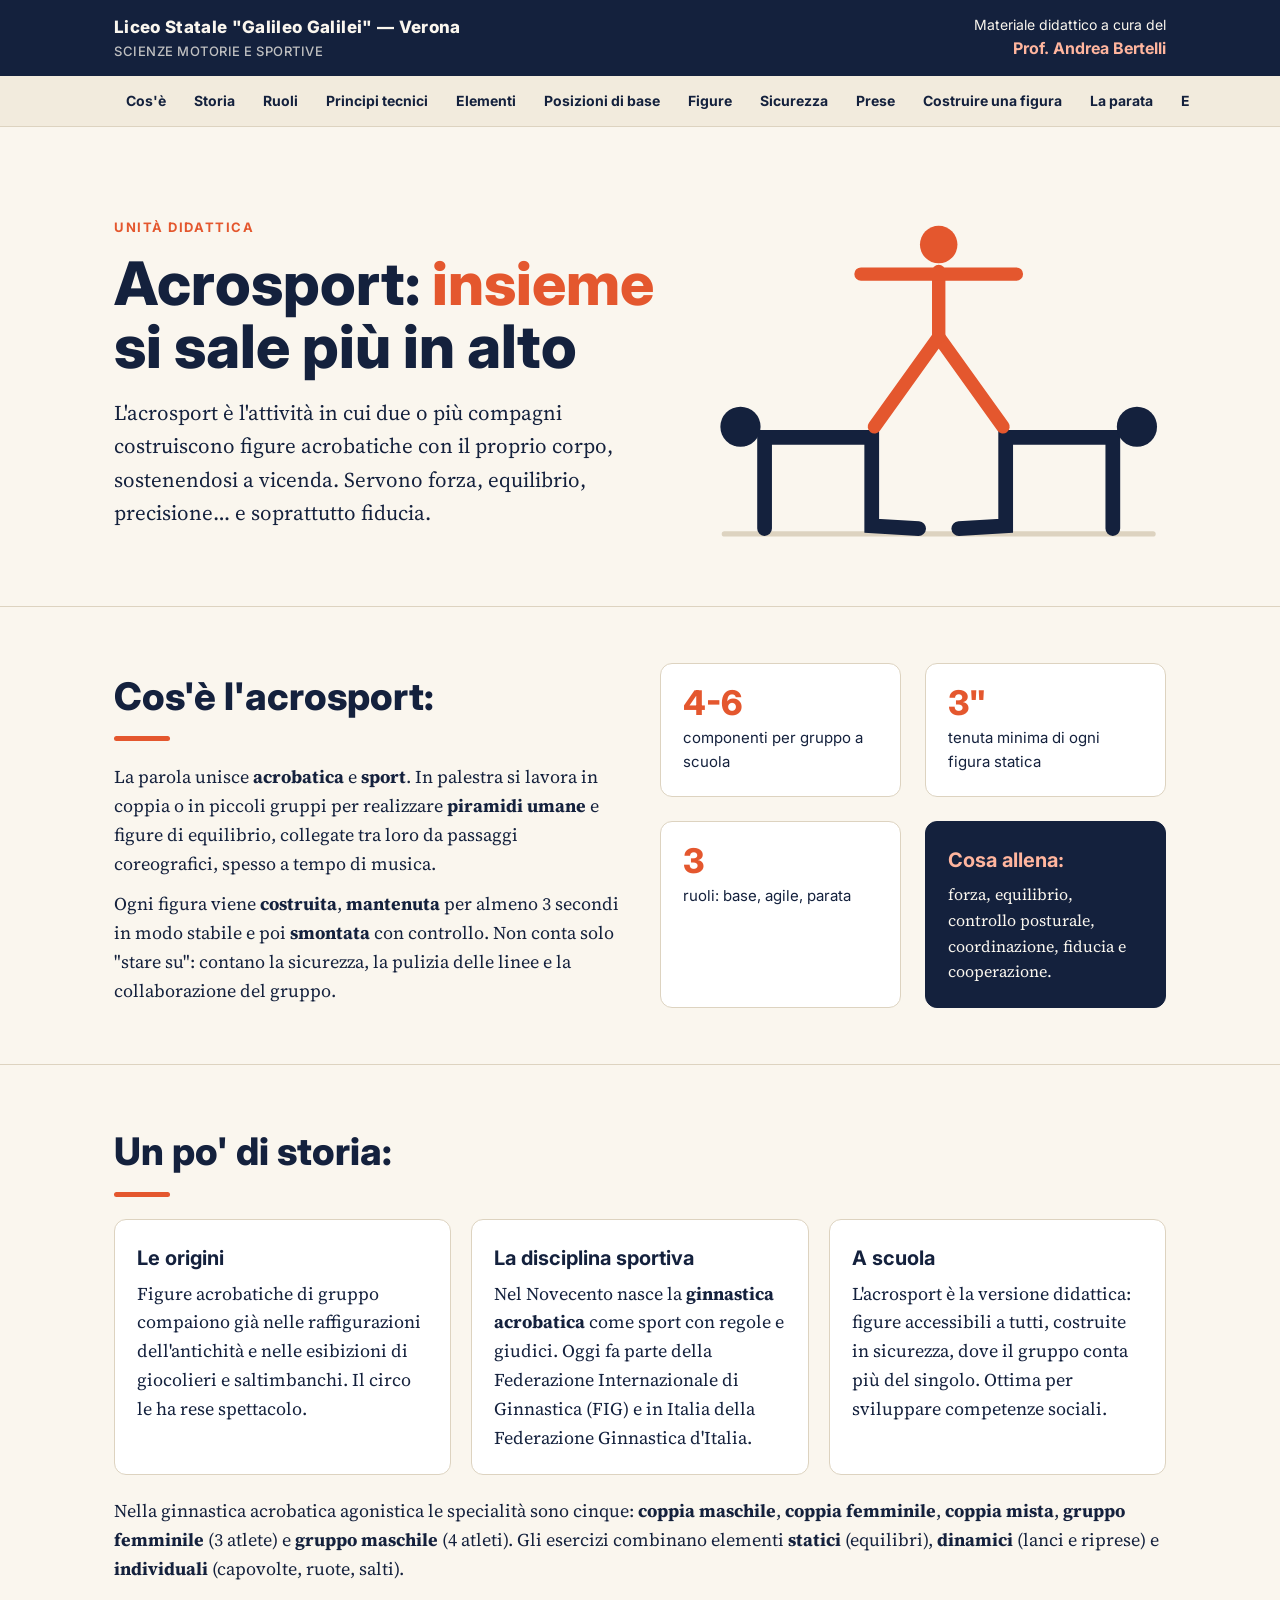
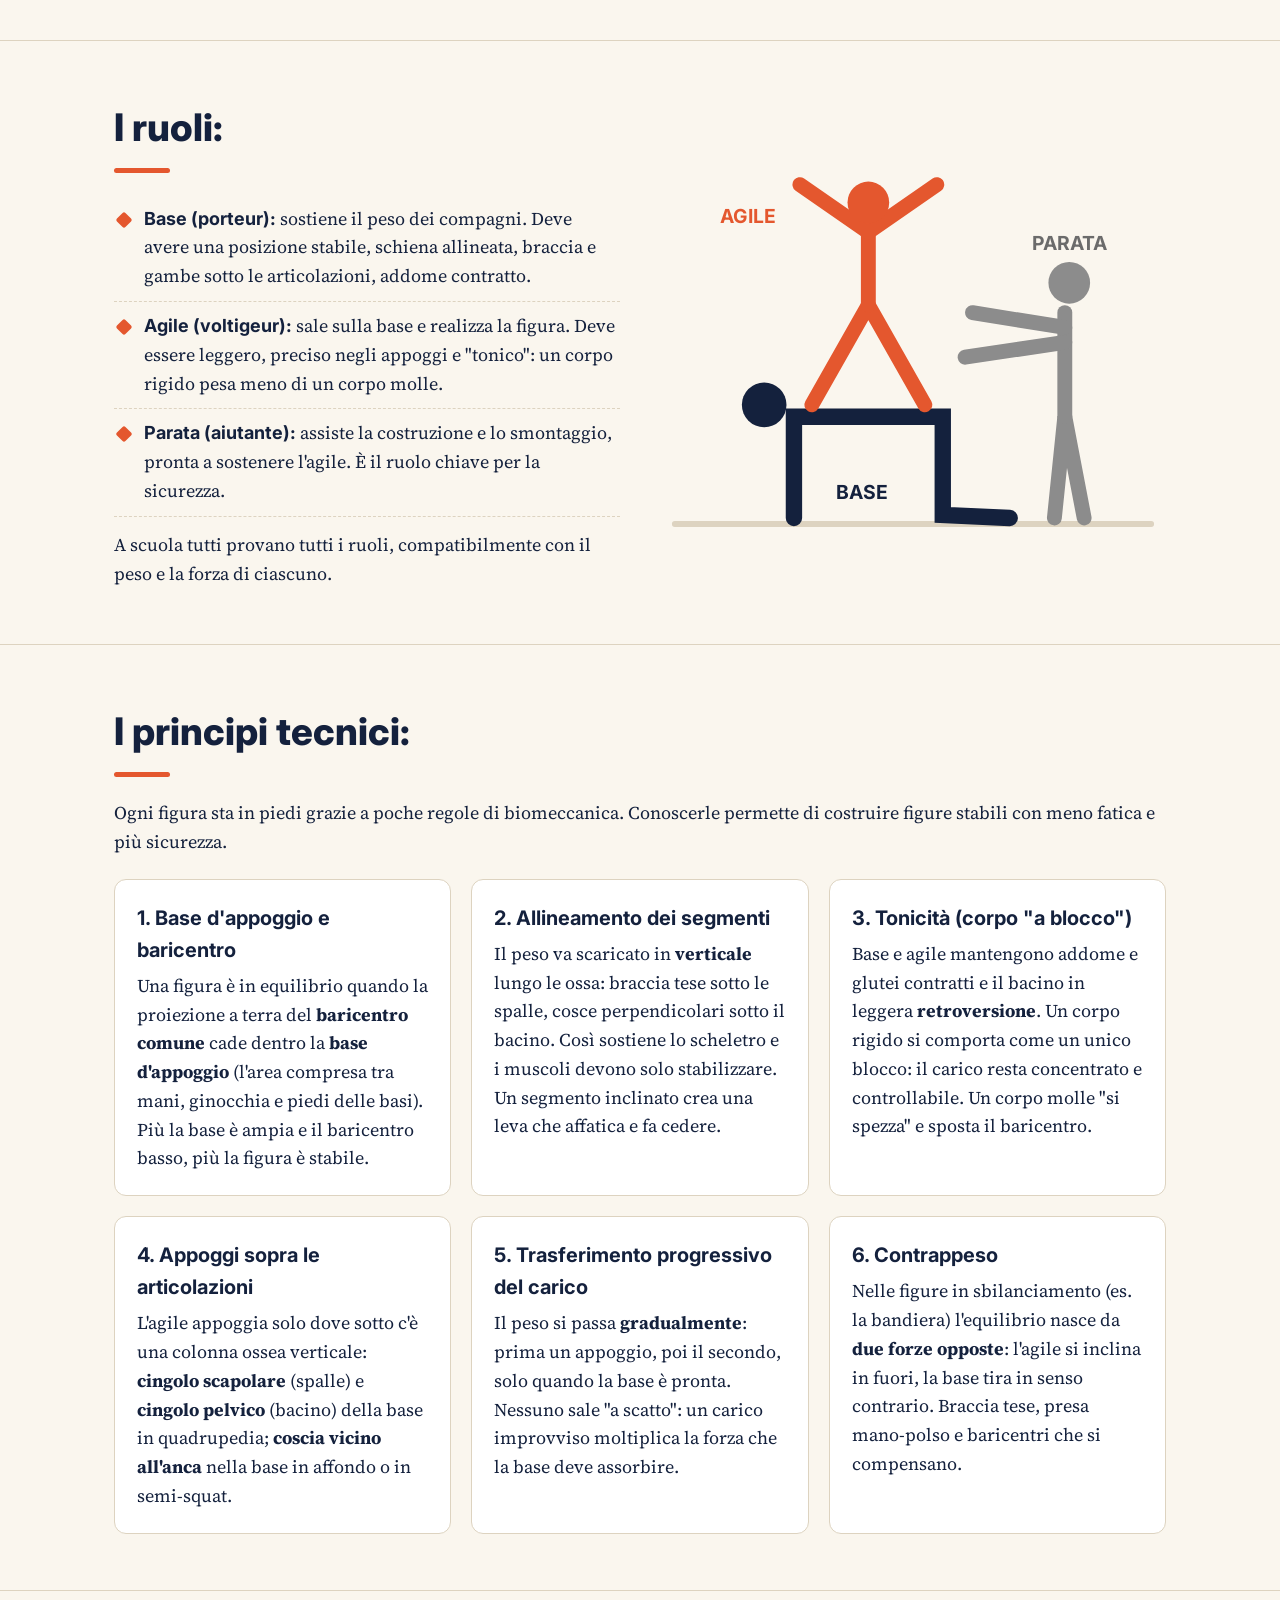
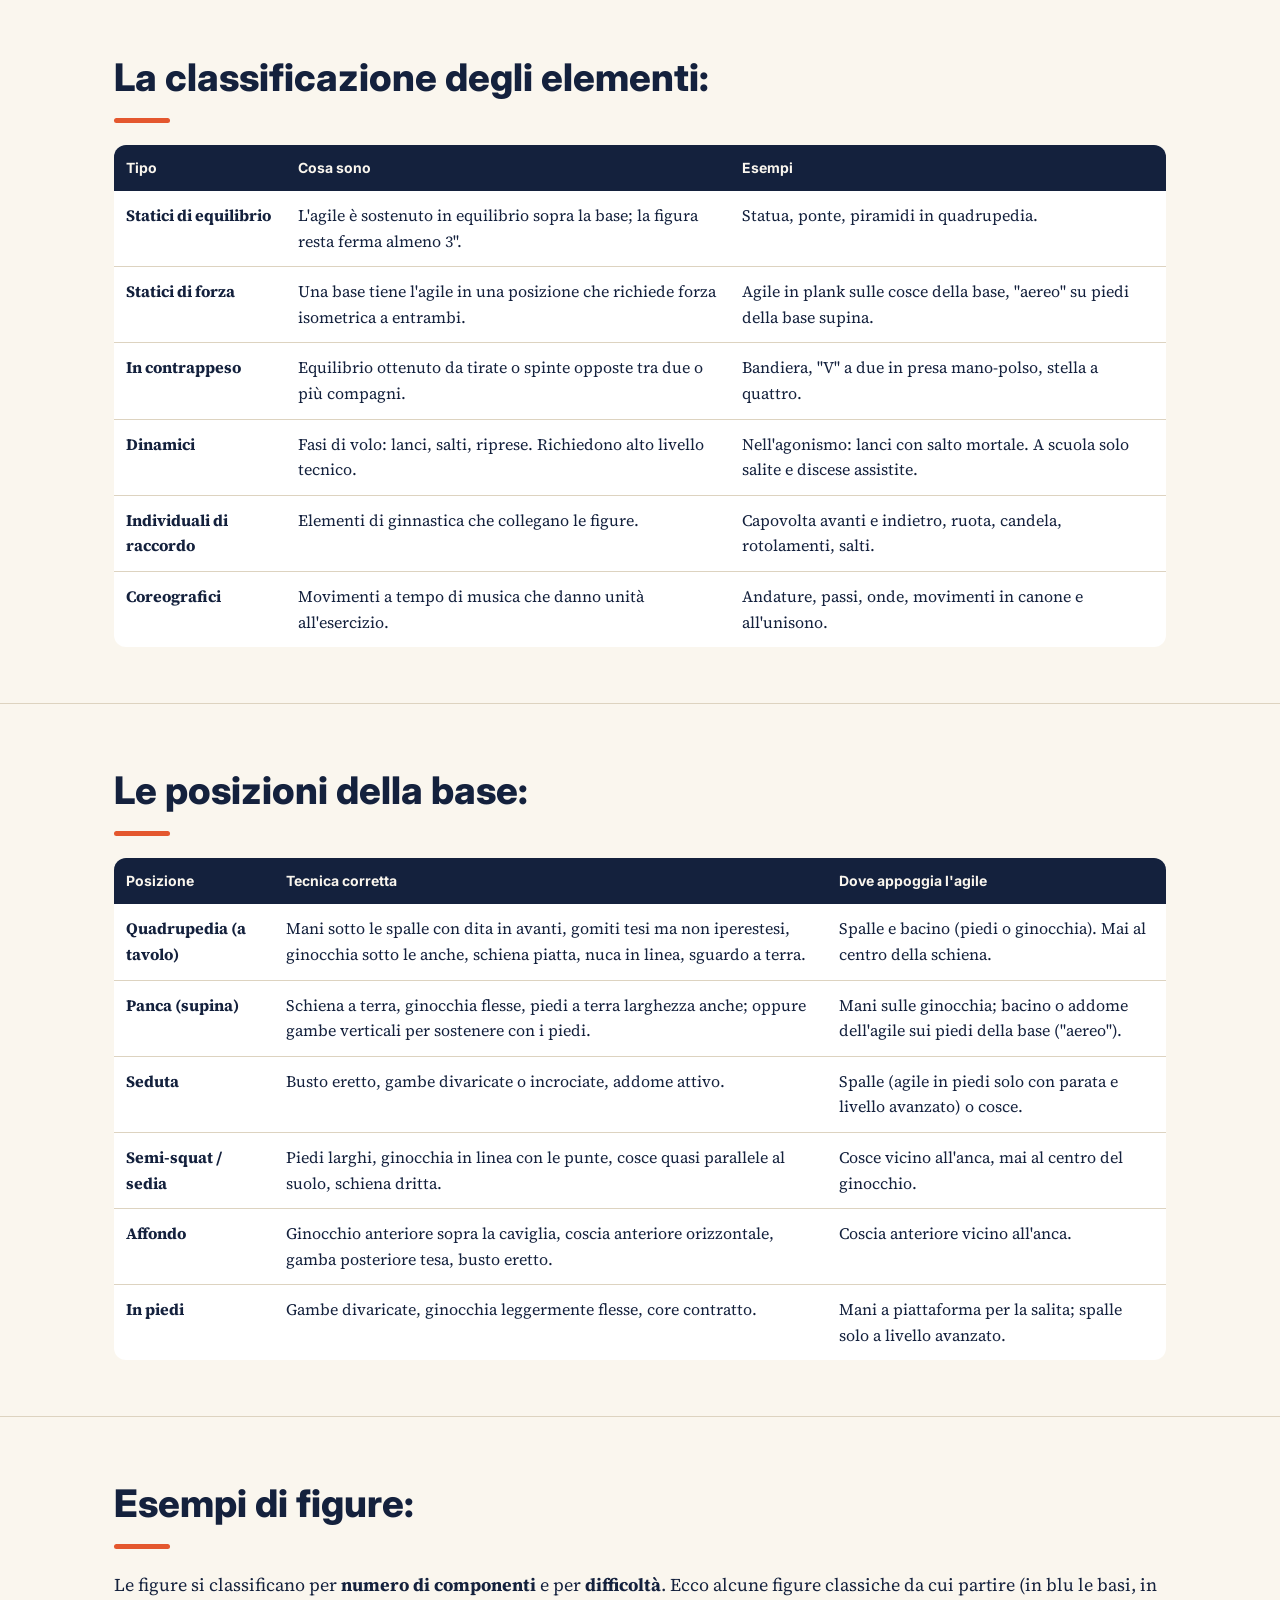
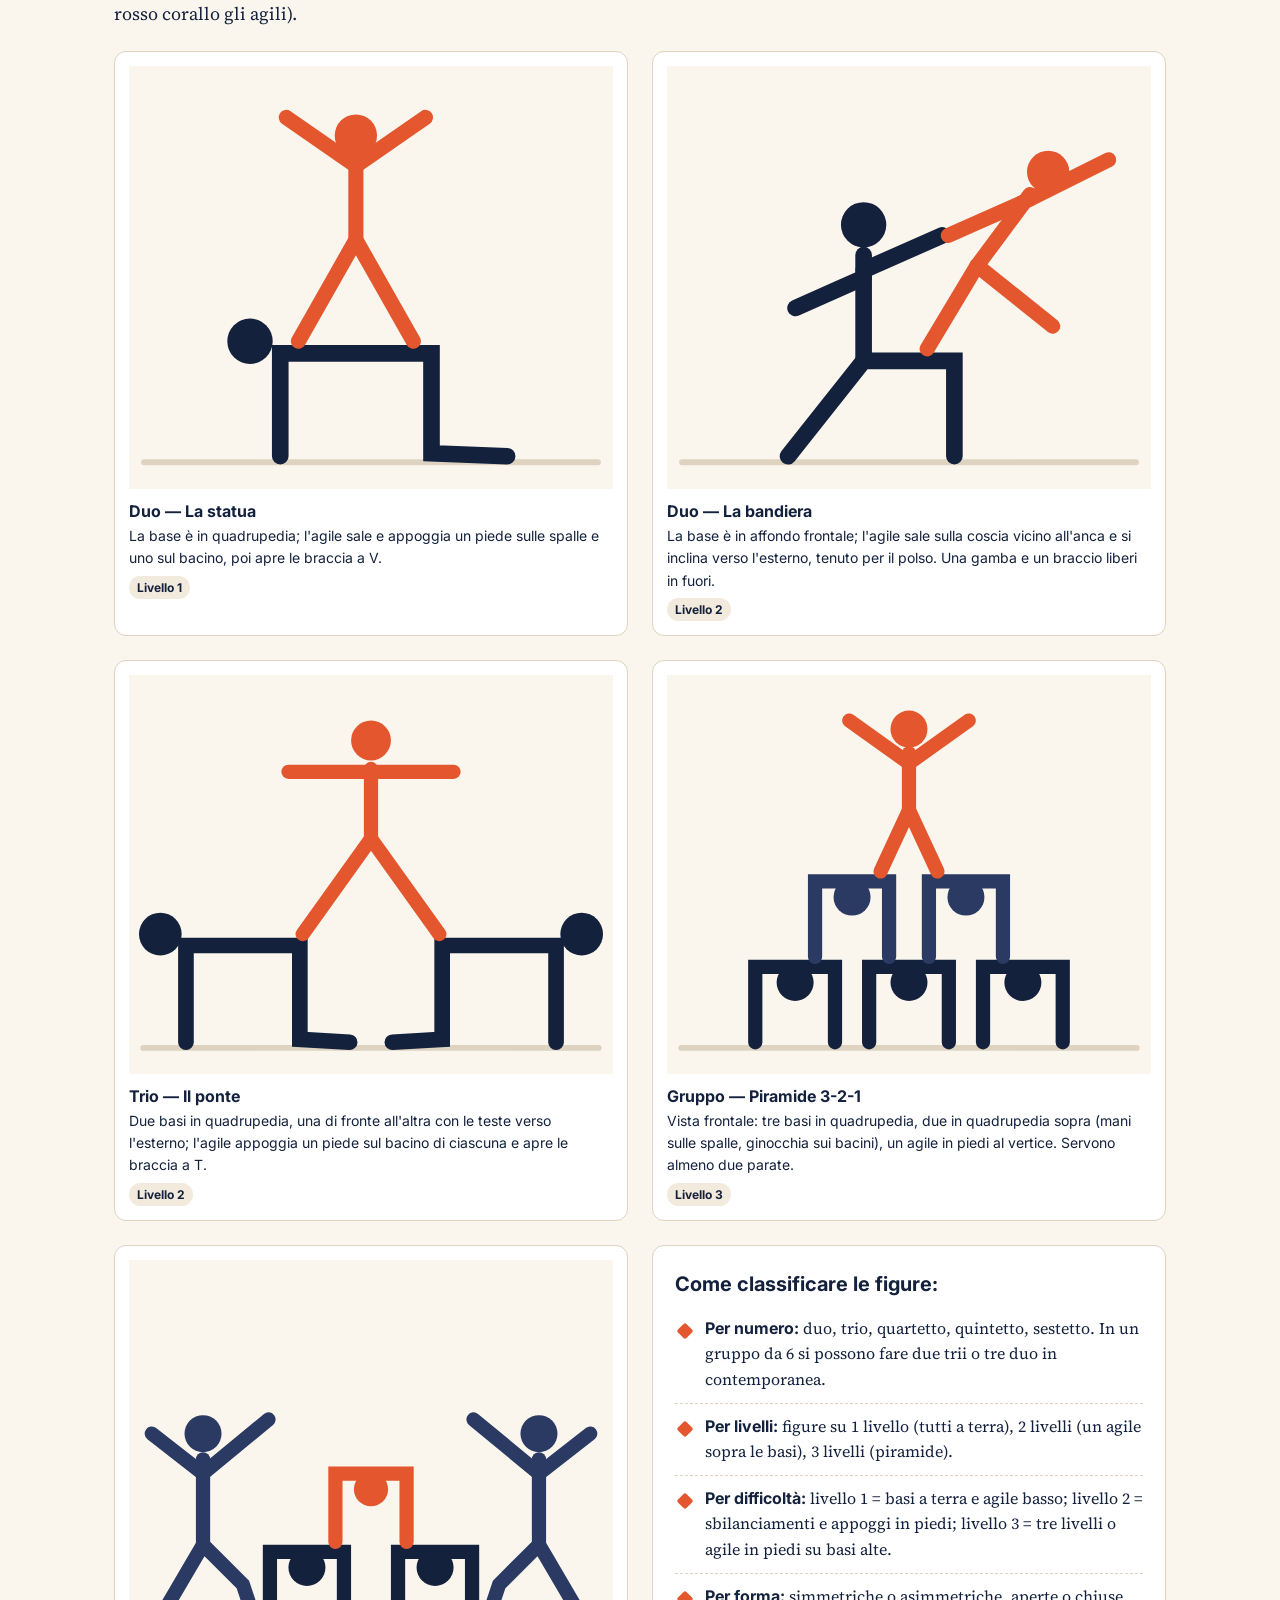
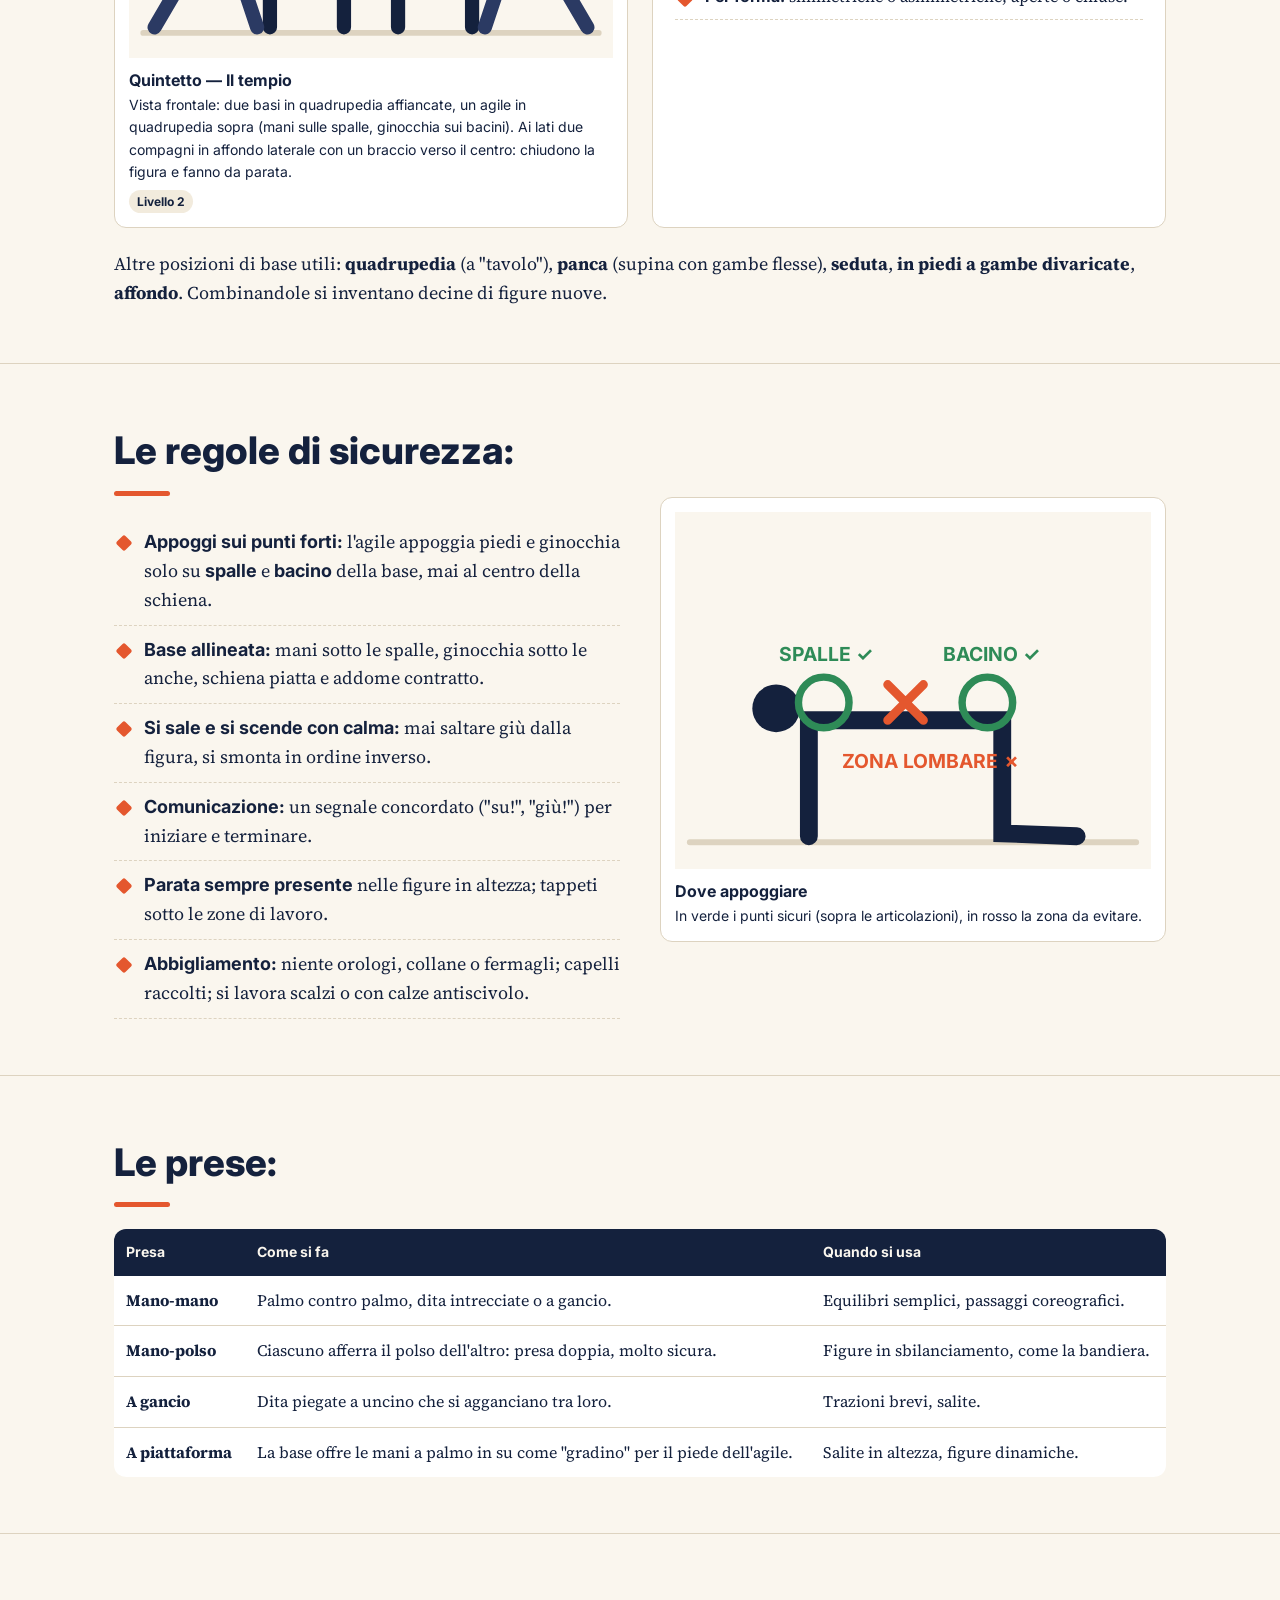
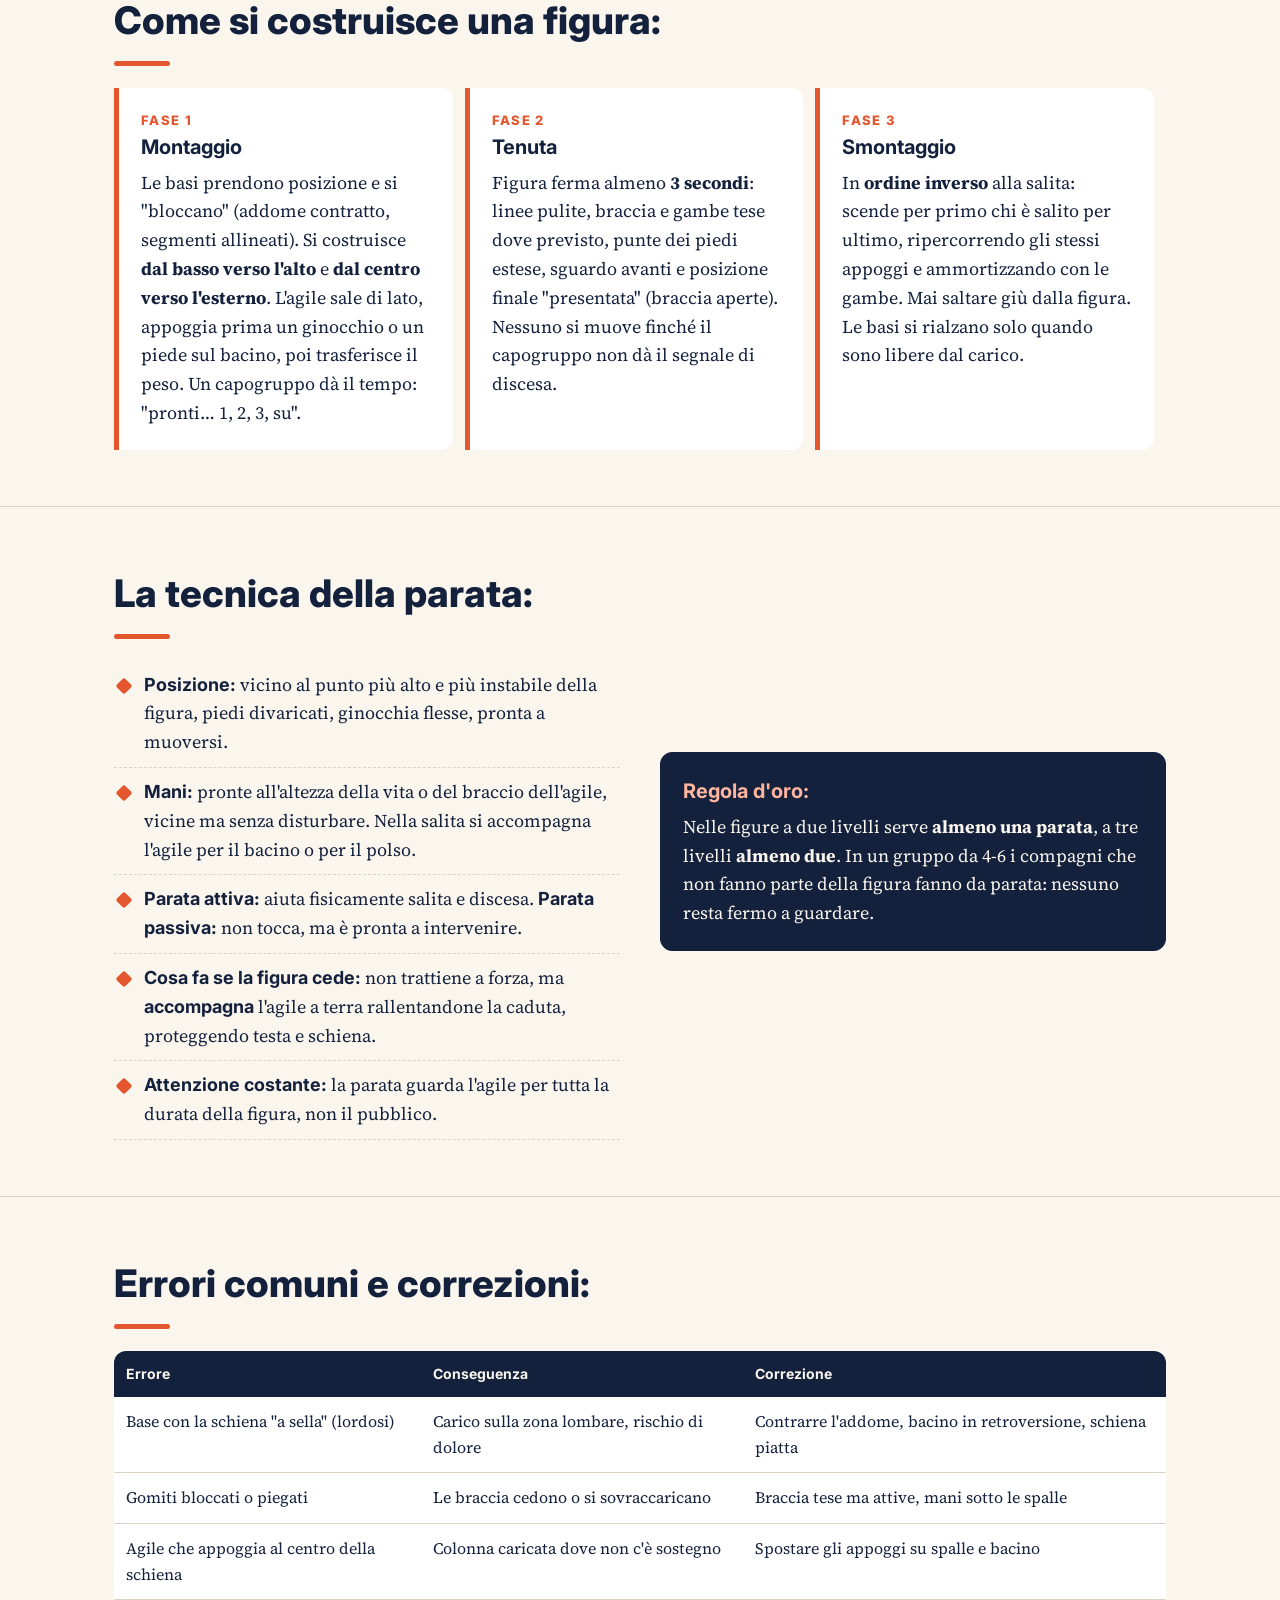
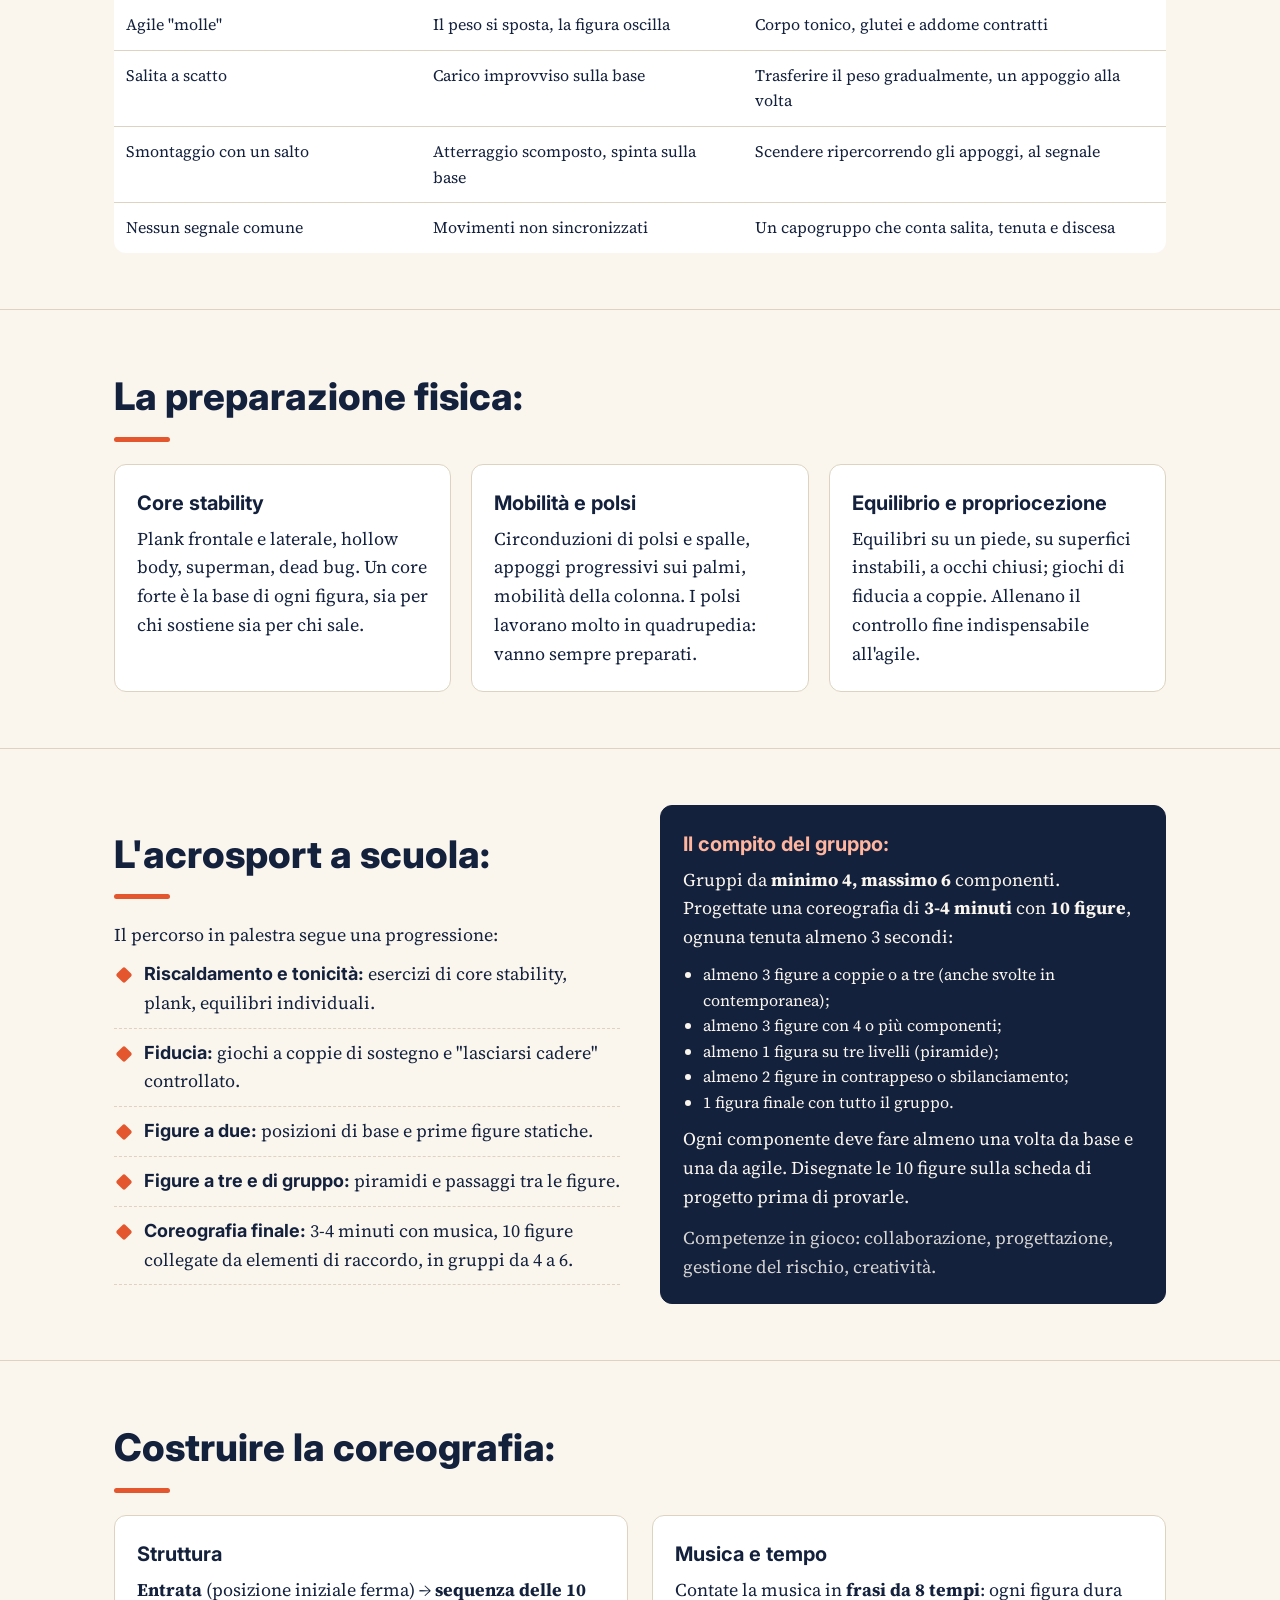
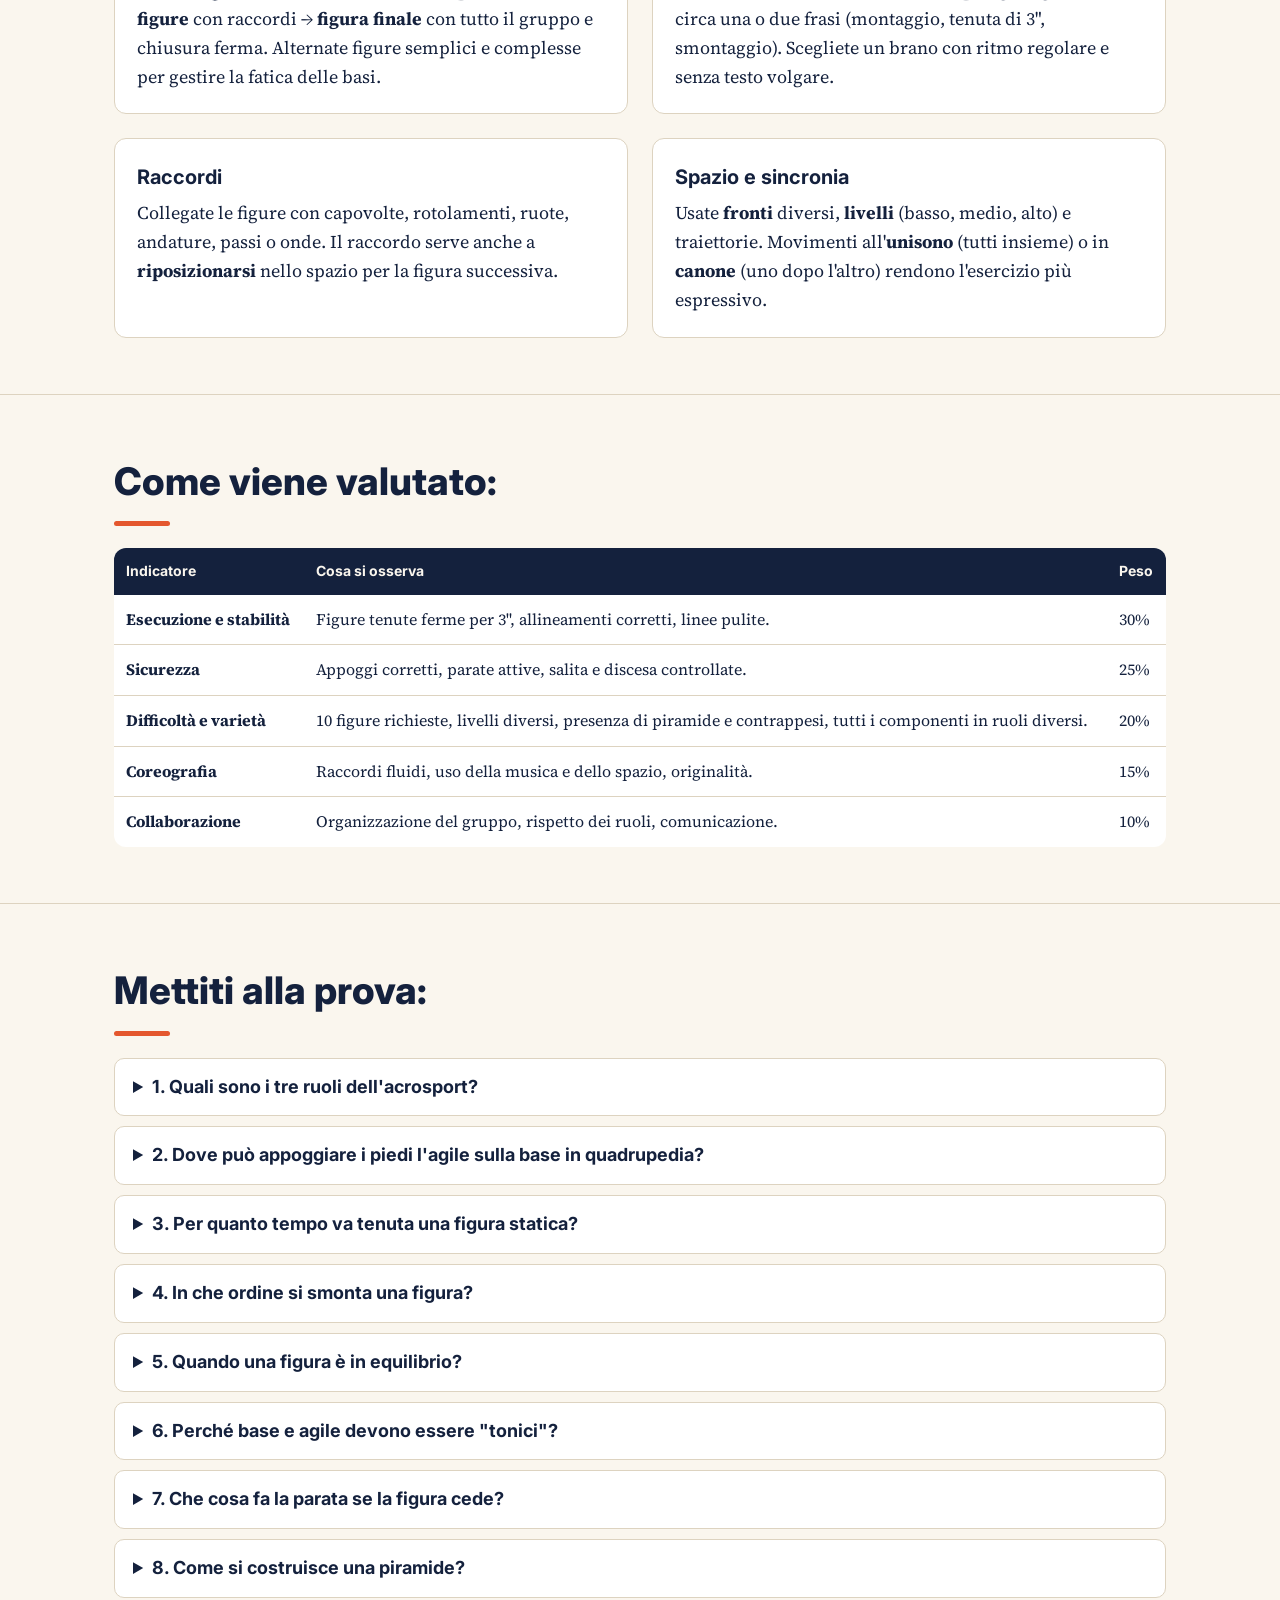
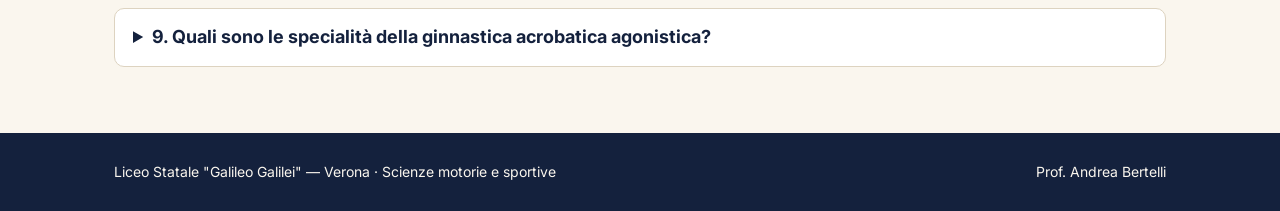
==== acrosport.html @ 503ac940 "Aggiunta pagina Acrosport (unità didattica, gruppi 4-6, 10 figure) Co-Authored-By: Claude Opus 5.5 <" ====
<!DOCTYPE html>
<html lang="it">
<head>
<meta charset="UTF-8">
<meta name="viewport" content="width=device-width, initial-scale=1">
<title>Acrosport — Liceo Galilei · Prof. Andrea Bertelli</title>
<link rel="preconnect" href="https://fonts.googleapis.com">
<link href="https://fonts.googleapis.com/css2?family=Inter:wght@500;700;800&family=Source+Serif+4:ital,wght@0,400;0,600;1,400&display=swap" rel="stylesheet">
<style>
  :root{
    --avorio:#FAF6EE; --avorio2:#F2EBDD; --blu:#14213D; --blu2:#2B3A63;
    --corallo:#E4572E; --grigio:#6B6B6B; --linea:#DDD3C0; --verde:#2E8B57;
  }
  *{box-sizing:border-box;margin:0;padding:0}
  html{scroll-behavior:smooth}
  body{background:var(--avorio);color:var(--blu);font-family:"Source Serif 4",Georgia,serif;font-size:18px;line-height:1.6}
  h1,h2,h3,.sans,nav,header .scuola{font-family:Inter,system-ui,sans-serif}
  a{color:var(--corallo)}
  .wrap{max-width:1100px;margin:0 auto;padding:0 24px}

  /* intestazione */
  header.top{background:var(--blu);color:var(--avorio)}
  header.top .wrap{display:flex;justify-content:space-between;align-items:center;gap:16px;padding-top:14px;padding-bottom:14px;flex-wrap:wrap}
  .scuola{font-weight:800;letter-spacing:.02em;font-size:17px}
  .scuola span{display:block;font-weight:500;font-size:13px;opacity:.75;letter-spacing:.04em}
  .prof{font-family:Inter,sans-serif;font-size:14px;text-align:right}
  .prof b{display:block;font-size:16px;color:#FFB59E}

  nav{position:sticky;top:0;z-index:10;background:var(--avorio2);border-bottom:1px solid var(--linea)}
  nav .wrap{display:flex;gap:4px;overflow-x:auto;padding-top:8px;padding-bottom:8px}
  nav a{color:var(--blu);text-decoration:none;font-size:14px;font-weight:700;padding:6px 12px;border-radius:6px;white-space:nowrap}
  nav a:hover{background:var(--blu);color:var(--avorio)}

  /* hero */
  .hero .wrap{display:grid;grid-template-columns:1.1fr .9fr;gap:40px;align-items:center;padding-top:56px;padding-bottom:48px}
  .hero h1{font-size:clamp(38px,5vw,60px);line-height:1.05;font-weight:800}
  .hero h1 em{font-style:normal;color:var(--corallo)}
  .hero p.lead{font-size:21px;margin-top:18px}
  .tag{display:inline-block;font-family:Inter,sans-serif;font-size:13px;font-weight:700;color:var(--corallo);text-transform:uppercase;letter-spacing:.12em;margin-bottom:14px}

  section{padding:56px 0;border-top:1px solid var(--linea)}
  h2{font-size:clamp(28px,3.4vw,38px);font-weight:800;margin-bottom:22px}
  h2::after{content:"";display:block;width:56px;height:5px;background:var(--corallo);margin-top:10px;border-radius:3px}
  h3{font-size:20px;font-weight:700;margin-bottom:6px}
  p+p{margin-top:12px}

  .split{display:grid;grid-template-columns:1fr 1fr;gap:40px;align-items:center}
  .grid3{display:grid;grid-template-columns:repeat(3,1fr);gap:20px}
  .grid2{display:grid;grid-template-columns:repeat(2,1fr);gap:24px}
  .card{background:#fff;border:1px solid var(--linea);border-radius:12px;padding:22px}
  .card.blu{background:var(--blu);color:var(--avorio);border-color:var(--blu)}
  .card.blu h3{color:#FFB59E}
  .num{font-family:Inter,sans-serif;font-weight:800;font-size:34px;color:var(--corallo);line-height:1}

  figure.fig{background:#fff;border:1px solid var(--linea);border-radius:12px;padding:14px;margin:0}
  figure.fig svg{width:100%;height:auto;display:block;background:var(--avorio)}
  figure.fig figcaption{font-family:Inter,sans-serif;font-size:14px;margin-top:10px}
  figure.fig figcaption b{display:block;font-size:16px}
  .liv{display:inline-block;font-size:12px;font-weight:700;padding:2px 8px;border-radius:20px;margin-top:6px;background:var(--avorio2)}

  ul.lista{list-style:none}
  ul.lista li{padding:10px 0 10px 30px;position:relative;border-bottom:1px dashed var(--linea)}
  ul.lista li::before{content:"";position:absolute;left:4px;top:19px;width:12px;height:12px;background:var(--corallo);border-radius:2px;transform:rotate(45deg)}
  ul.lista li b{font-family:Inter,sans-serif}

  .legenda{display:flex;gap:18px;flex-wrap:wrap;font-family:Inter,sans-serif;font-size:14px;margin-top:10px}
  .legenda i{display:inline-block;width:14px;height:14px;border-radius:50%;vertical-align:-2px;margin-right:6px}

  table{width:100%;border-collapse:collapse;background:#fff;border-radius:12px;overflow:hidden;font-size:16px}
  th{background:var(--blu);color:var(--avorio);font-family:Inter,sans-serif;font-size:14px;text-align:left;padding:12px}
  td{padding:12px;border-bottom:1px solid var(--linea);vertical-align:top}
  tr:last-child td{border-bottom:0}

  .fasi{display:grid;grid-template-columns:repeat(3,1fr);gap:0;counter-reset:f}
  .fase{padding:22px;border-left:5px solid var(--corallo);background:#fff;margin-right:12px;border-radius:0 12px 12px 0}
  .fase .sans{font-weight:800;font-size:13px;letter-spacing:.1em;color:var(--corallo);text-transform:uppercase}

  .quiz details{background:#fff;border:1px solid var(--linea);border-radius:10px;padding:14px 18px;margin-bottom:10px}
  .quiz summary{font-family:Inter,sans-serif;font-weight:700;cursor:pointer}
  .quiz details p{margin-top:8px}

  footer{background:var(--blu);color:var(--avorio);padding:28px 0;font-family:Inter,sans-serif;font-size:14px}
  footer .wrap{display:flex;justify-content:space-between;flex-wrap:wrap;gap:10px}

  @media (max-width:820px){
    .hero .wrap,.split,.grid2,.grid3,.fasi{grid-template-columns:1fr}
    .fase{margin:0 0 12px}
    .prof{text-align:left}
  }
</style>
</head>
<body>

<header class="top">
  <div class="wrap">
    <div class="scuola">Liceo Statale "Galileo Galilei" — Verona<span>SCIENZE MOTORIE E SPORTIVE</span></div>
    <div class="prof">Materiale didattico a cura del<b>Prof. Andrea Bertelli</b></div>
  </div>
</header>

<nav>
  <div class="wrap">
    <a href="#cose">Cos'è</a>
    <a href="#storia">Storia</a>
    <a href="#ruoli">Ruoli</a>
    <a href="#tecnica">Principi tecnici</a>
    <a href="#elementi">Elementi</a>
    <a href="#posizioni">Posizioni di base</a>
    <a href="#figure">Figure</a>
    <a href="#sicurezza">Sicurezza</a>
    <a href="#prese">Prese</a>
    <a href="#costruzione">Costruire una figura</a>
    <a href="#parata">La parata</a>
    <a href="#errori">Errori comuni</a>
    <a href="#preparazione">Preparazione fisica</a>
    <a href="#scuola">A scuola</a>
    <a href="#coreografia">Coreografia</a>
    <a href="#valutazione">Valutazione</a>
    <a href="#verifica">Mettiti alla prova</a>
  </div>
</nav>

<!-- HERO -->
<div class="hero">
  <div class="wrap">
    <div>
      <div class="tag">Unità didattica</div>
      <h1>Acrosport: <em>insieme</em> si sale più in alto</h1>
      <p class="lead">L'acrosport è l'attività in cui due o più compagni costruiscono figure acrobatiche con il proprio corpo, sostenendosi a vicenda. Servono forza, equilibrio, precisione… e soprattutto fiducia.</p>
    </div>
    <!-- Illustrazione hero: trio -->
    <svg viewBox="0 0 340 280" role="img" aria-label="Figura a tre: due basi in quadrupedia e un'agile in piedi sui loro bacini">
      <line x1="10" y1="262" x2="330" y2="262" stroke="#DDD3C0" stroke-width="4" stroke-linecap="round"/>
      <g stroke="#14213D" stroke-width="11" stroke-linecap="round" fill="none">
        <path d="M40 258 L40 190 L120 190 L120 256 L155 258"/>
        <path d="M300 258 L300 190 L220 190 L220 256 L185 258"/>
      </g>
      <circle cx="22" cy="182" r="15" fill="#14213D"/>
      <circle cx="318" cy="182" r="15" fill="#14213D"/>
      <g stroke="#E4572E" stroke-width="10" stroke-linecap="round" fill="none">
        <path d="M122 182 L170 115 L218 182"/>
        <path d="M170 115 L170 66"/>
        <path d="M112 68 L228 68"/>
      </g>
      <circle cx="170" cy="46" r="14" fill="#E4572E"/>
    </svg>
  </div>
</div>

<!-- COS'È -->
<section id="cose">
  <div class="wrap split">
    <div>
      <h2>Cos'è l'acrosport:</h2>
      <p>La parola unisce <b>acrobatica</b> e <b>sport</b>. In palestra si lavora in coppia o in piccoli gruppi per realizzare <b>piramidi umane</b> e figure di equilibrio, collegate tra loro da passaggi coreografici, spesso a tempo di musica.</p>
      <p>Ogni figura viene <b>costruita</b>, <b>mantenuta</b> per almeno 3 secondi in modo stabile e poi <b>smontata</b> con controllo. Non conta solo "stare su": contano la sicurezza, la pulizia delle linee e la collaborazione del gruppo.</p>
    </div>
    <div class="grid2">
      <div class="card"><div class="num">4-6</div><p class="sans" style="font-size:15px;margin-top:6px">componenti per gruppo a scuola</p></div>
      <div class="card"><div class="num">3"</div><p class="sans" style="font-size:15px;margin-top:6px">tenuta minima di ogni figura statica</p></div>
      <div class="card"><div class="num">3</div><p class="sans" style="font-size:15px;margin-top:6px">ruoli: base, agile, parata</p></div>
      <div class="card blu"><h3>Cosa allena:</h3><p style="font-size:16px">forza, equilibrio, controllo posturale, coordinazione, fiducia e cooperazione.</p></div>
    </div>
  </div>
</section>

<!-- STORIA -->
<section id="storia">
  <div class="wrap">
    <h2>Un po' di storia:</h2>
    <div class="grid3">
      <div class="card"><h3>Le origini</h3><p>Figure acrobatiche di gruppo compaiono già nelle raffigurazioni dell'antichità e nelle esibizioni di giocolieri e saltimbanchi. Il circo le ha rese spettacolo.</p></div>
      <div class="card"><h3>La disciplina sportiva</h3><p>Nel Novecento nasce la <b>ginnastica acrobatica</b> come sport con regole e giudici. Oggi fa parte della Federazione Internazionale di Ginnastica (FIG) e in Italia della Federazione Ginnastica d'Italia.</p></div>
      <div class="card"><h3>A scuola</h3><p>L'acrosport è la versione didattica: figure accessibili a tutti, costruite in sicurezza, dove il gruppo conta più del singolo. Ottima per sviluppare competenze sociali.</p></div>
    </div>
    <p style="margin-top:22px">Nella ginnastica acrobatica agonistica le specialità sono cinque: <b>coppia maschile</b>, <b>coppia femminile</b>, <b>coppia mista</b>, <b>gruppo femminile</b> (3 atlete) e <b>gruppo maschile</b> (4 atleti). Gli esercizi combinano elementi <b>statici</b> (equilibri), <b>dinamici</b> (lanci e riprese) e <b>individuali</b> (capovolte, ruote, salti).</p>
  </div>
</section>

<!-- RUOLI -->
<section id="ruoli">
  <div class="wrap split">
    <div>
      <h2>I ruoli:</h2>
      <ul class="lista">
        <li><b>Base (porteur):</b> sostiene il peso dei compagni. Deve avere una posizione stabile, schiena allineata, braccia e gambe sotto le articolazioni, addome contratto.</li>
        <li><b>Agile (voltigeur):</b> sale sulla base e realizza la figura. Deve essere leggero, preciso negli appoggi e "tonico": un corpo rigido pesa meno di un corpo molle.</li>
        <li><b>Parata (aiutante):</b> assiste la costruzione e lo smontaggio, pronta a sostenere l'agile. È il ruolo chiave per la sicurezza.</li>
      </ul>
      <p style="margin-top:14px">A scuola tutti provano tutti i ruoli, compatibilmente con il peso e la forza di ciascuno.</p>
    </div>
    <svg viewBox="0 0 340 280" role="img" aria-label="Base, agile e parata">
      <line x1="10" y1="262" x2="330" y2="262" stroke="#DDD3C0" stroke-width="4" stroke-linecap="round"/>
      <!-- base quadrupedia -->
      <g stroke="#14213D" stroke-width="11" stroke-linecap="round" fill="none"><path d="M90 258 L90 190 L190 190 L190 256 L235 258"/></g>
      <circle cx="70" cy="182" r="15" fill="#14213D"/>
      <!-- agile in piedi su spalle e bacino -->
      <g stroke="#E4572E" stroke-width="10" stroke-linecap="round" fill="none">
        <path d="M102 182 L140 115 L178 182"/><path d="M140 115 L140 64"/><path d="M140 66 L94 34 M140 66 L186 34"/>
      </g>
      <circle cx="140" cy="46" r="14" fill="#E4572E"/>
      <!-- parata -->
      <g stroke="#8C8C8C" stroke-width="10" stroke-linecap="round" fill="none" stroke-dasharray="0">
        <path d="M265 258 L272 190 L285 258"/><path d="M272 190 L272 120"/><path d="M272 130 L210 120 M272 140 L205 150"/>
      </g>
      <circle cx="275" cy="100" r="14" fill="#8C8C8C"/>
      <g font-family="Inter,sans-serif" font-size="13" font-weight="700">
        <text x="118" y="245" fill="#14213D">BASE</text>
        <text x="40" y="60" fill="#E4572E">AGILE</text>
        <text x="250" y="78" fill="#6B6B6B">PARATA</text>
      </g>
    </svg>
  </div>
</section>


<!-- PRINCIPI TECNICI -->
<section id="tecnica">
  <div class="wrap">
    <h2>I principi tecnici:</h2>
    <p style="margin-bottom:22px">Ogni figura sta in piedi grazie a poche regole di biomeccanica. Conoscerle permette di costruire figure stabili con meno fatica e più sicurezza.</p>
    <div class="grid3">
      <div class="card"><h3>1. Base d'appoggio e baricentro</h3><p>Una figura è in equilibrio quando la proiezione a terra del <b>baricentro comune</b> cade dentro la <b>base d'appoggio</b> (l'area compresa tra mani, ginocchia e piedi delle basi). Più la base è ampia e il baricentro basso, più la figura è stabile.</p></div>
      <div class="card"><h3>2. Allineamento dei segmenti</h3><p>Il peso va scaricato in <b>verticale</b> lungo le ossa: braccia tese sotto le spalle, cosce perpendicolari sotto il bacino. Così sostiene lo scheletro e i muscoli devono solo stabilizzare. Un segmento inclinato crea una leva che affatica e fa cedere.</p></div>
      <div class="card"><h3>3. Tonicità (corpo "a blocco")</h3><p>Base e agile mantengono addome e glutei contratti e il bacino in leggera <b>retroversione</b>. Un corpo rigido si comporta come un unico blocco: il carico resta concentrato e controllabile. Un corpo molle "si spezza" e sposta il baricentro.</p></div>
      <div class="card"><h3>4. Appoggi sopra le articolazioni</h3><p>L'agile appoggia solo dove sotto c'è una colonna ossea verticale: <b>cingolo scapolare</b> (spalle) e <b>cingolo pelvico</b> (bacino) della base in quadrupedia; <b>coscia vicino all'anca</b> nella base in affondo o in semi-squat.</p></div>
      <div class="card"><h3>5. Trasferimento progressivo del carico</h3><p>Il peso si passa <b>gradualmente</b>: prima un appoggio, poi il secondo, solo quando la base è pronta. Nessuno sale "a scatto": un carico improvviso moltiplica la forza che la base deve assorbire.</p></div>
      <div class="card"><h3>6. Contrappeso</h3><p>Nelle figure in sbilanciamento (es. la bandiera) l'equilibrio nasce da <b>due forze opposte</b>: l'agile si inclina in fuori, la base tira in senso contrario. Braccia tese, presa mano-polso e baricentri che si compensano.</p></div>
    </div>
  </div>
</section>

<!-- ELEMENTI -->
<section id="elementi">
  <div class="wrap">
    <h2>La classificazione degli elementi:</h2>
    <table>
      <tr><th>Tipo</th><th>Cosa sono</th><th>Esempi</th></tr>
      <tr><td><b>Statici di equilibrio</b></td><td>L'agile è sostenuto in equilibrio sopra la base; la figura resta ferma almeno 3".</td><td>Statua, ponte, piramidi in quadrupedia.</td></tr>
      <tr><td><b>Statici di forza</b></td><td>Una base tiene l'agile in una posizione che richiede forza isometrica a entrambi.</td><td>Agile in plank sulle cosce della base, "aereo" su piedi della base supina.</td></tr>
      <tr><td><b>In contrappeso</b></td><td>Equilibrio ottenuto da tirate o spinte opposte tra due o più compagni.</td><td>Bandiera, "V" a due in presa mano-polso, stella a quattro.</td></tr>
      <tr><td><b>Dinamici</b></td><td>Fasi di volo: lanci, salti, riprese. Richiedono alto livello tecnico.</td><td>Nell'agonismo: lanci con salto mortale. A scuola solo salite e discese assistite.</td></tr>
      <tr><td><b>Individuali di raccordo</b></td><td>Elementi di ginnastica che collegano le figure.</td><td>Capovolta avanti e indietro, ruota, candela, rotolamenti, salti.</td></tr>
      <tr><td><b>Coreografici</b></td><td>Movimenti a tempo di musica che danno unità all'esercizio.</td><td>Andature, passi, onde, movimenti in canone e all'unisono.</td></tr>
    </table>
  </div>
</section>

<!-- POSIZIONI DI BASE -->
<section id="posizioni">
  <div class="wrap">
    <h2>Le posizioni della base:</h2>
    <table>
      <tr><th>Posizione</th><th>Tecnica corretta</th><th>Dove appoggia l'agile</th></tr>
      <tr><td><b>Quadrupedia (a tavolo)</b></td><td>Mani sotto le spalle con dita in avanti, gomiti tesi ma non iperestesi, ginocchia sotto le anche, schiena piatta, nuca in linea, sguardo a terra.</td><td>Spalle e bacino (piedi o ginocchia). Mai al centro della schiena.</td></tr>
      <tr><td><b>Panca (supina)</b></td><td>Schiena a terra, ginocchia flesse, piedi a terra larghezza anche; oppure gambe verticali per sostenere con i piedi.</td><td>Mani sulle ginocchia; bacino o addome dell'agile sui piedi della base ("aereo").</td></tr>
      <tr><td><b>Seduta</b></td><td>Busto eretto, gambe divaricate o incrociate, addome attivo.</td><td>Spalle (agile in piedi solo con parata e livello avanzato) o cosce.</td></tr>
      <tr><td><b>Semi-squat / sedia</b></td><td>Piedi larghi, ginocchia in linea con le punte, cosce quasi parallele al suolo, schiena dritta.</td><td>Cosce vicino all'anca, mai al centro del ginocchio.</td></tr>
      <tr><td><b>Affondo</b></td><td>Ginocchio anteriore sopra la caviglia, coscia anteriore orizzontale, gamba posteriore tesa, busto eretto.</td><td>Coscia anteriore vicino all'anca.</td></tr>
      <tr><td><b>In piedi</b></td><td>Gambe divaricate, ginocchia leggermente flesse, core contratto.</td><td>Mani a piattaforma per la salita; spalle solo a livello avanzato.</td></tr>
    </table>
  </div>
</section>

<!-- FIGURE -->
<section id="figure">
  <div class="wrap">
    <h2>Esempi di figure:</h2>
    <p style="margin-bottom:22px">Le figure si classificano per <b>numero di componenti</b> e per <b>difficoltà</b>. Ecco alcune figure classiche da cui partire (in blu le basi, in rosso corallo gli agili).</p>
    <div class="grid2">

      <figure class="fig">
        <svg viewBox="0 0 320 280" role="img" aria-label="Duo: la statua">
          <line x1="10" y1="262" x2="310" y2="262" stroke="#DDD3C0" stroke-width="4" stroke-linecap="round"/>
          <g stroke="#14213D" stroke-width="11" stroke-linecap="round" fill="none"><path d="M100 258 L100 190 L200 190 L200 256 L250 258"/></g>
          <circle cx="80" cy="182" r="15" fill="#14213D"/>
          <g stroke="#E4572E" stroke-width="10" stroke-linecap="round" fill="none">
            <path d="M112 182 L150 115 L188 182"/><path d="M150 115 L150 64"/><path d="M150 66 L104 34 M150 66 L196 34"/>
          </g>
          <circle cx="150" cy="46" r="14" fill="#E4572E"/>
        </svg>
        <figcaption><b>Duo — La statua</b>La base è in quadrupedia; l'agile sale e appoggia un piede sulle spalle e uno sul bacino, poi apre le braccia a V.<br><span class="liv">Livello 1</span></figcaption>
      </figure>

      <figure class="fig">
        <svg viewBox="0 0 320 280" role="img" aria-label="Duo: la bandiera">
          <line x1="10" y1="262" x2="310" y2="262" stroke="#DDD3C0" stroke-width="4" stroke-linecap="round"/>
          <g stroke="#14213D" stroke-width="11" stroke-linecap="round" fill="none">
            <path d="M80 258 L130 195 L190 195 L190 258"/><path d="M130 195 L130 125"/><path d="M130 135 L182 112"/><path d="M130 140 L85 160"/>
          </g>
          <circle cx="130" cy="105" r="15" fill="#14213D"/>
          <g stroke="#E4572E" stroke-width="10" stroke-linecap="round" fill="none">
            <path d="M172 187 L205 132"/><path d="M205 132 L255 172"/><path d="M205 132 L240 85"/><path d="M240 88 L186 112"/><path d="M240 88 L292 62"/>
          </g>
          <circle cx="252" cy="70" r="14" fill="#E4572E"/>
        </svg>
        <figcaption><b>Duo — La bandiera</b>La base è in affondo frontale; l'agile sale sulla coscia vicino all'anca e si inclina verso l'esterno, tenuto per il polso. Una gamba e un braccio liberi in fuori.<br><span class="liv">Livello 2</span></figcaption>
      </figure>

      <figure class="fig">
        <svg viewBox="0 0 340 280" role="img" aria-label="Trio: il ponte">
          <line x1="10" y1="262" x2="330" y2="262" stroke="#DDD3C0" stroke-width="4" stroke-linecap="round"/>
          <g stroke="#14213D" stroke-width="11" stroke-linecap="round" fill="none">
            <path d="M40 258 L40 190 L120 190 L120 256 L155 258"/><path d="M300 258 L300 190 L220 190 L220 256 L185 258"/>
          </g>
          <circle cx="22" cy="182" r="15" fill="#14213D"/><circle cx="318" cy="182" r="15" fill="#14213D"/>
          <g stroke="#E4572E" stroke-width="10" stroke-linecap="round" fill="none">
            <path d="M122 182 L170 115 L218 182"/><path d="M170 115 L170 66"/><path d="M112 68 L228 68"/>
          </g>
          <circle cx="170" cy="46" r="14" fill="#E4572E"/>
        </svg>
        <figcaption><b>Trio — Il ponte</b>Due basi in quadrupedia, una di fronte all'altra con le teste verso l'esterno; l'agile appoggia un piede sul bacino di ciascuna e apre le braccia a T.<br><span class="liv">Livello 2</span></figcaption>
      </figure>

      <figure class="fig">
        <svg viewBox="0 0 340 280" role="img" aria-label="Piramide a sei: tre, due, uno">
          <line x1="10" y1="262" x2="330" y2="262" stroke="#DDD3C0" stroke-width="4" stroke-linecap="round"/>
          <!-- fila 1 -->
          <g stroke="#14213D" stroke-width="10" stroke-linecap="round" fill="none">
            <path d="M62 258 L62 205 L118 205 L118 258"/><path d="M142 258 L142 205 L198 205 L198 258"/><path d="M222 258 L222 205 L278 205 L278 258"/>
          </g>
          <circle cx="90" cy="216" r="13" fill="#14213D"/><circle cx="170" cy="216" r="13" fill="#14213D"/><circle cx="250" cy="216" r="13" fill="#14213D"/>
          <!-- fila 2 -->
          <g stroke="#2B3A63" stroke-width="10" stroke-linecap="round" fill="none">
            <path d="M104 198 L104 145 L156 145 L156 198"/><path d="M184 198 L184 145 L236 145 L236 198"/>
          </g>
          <circle cx="130" cy="156" r="13" fill="#2B3A63"/><circle cx="210" cy="156" r="13" fill="#2B3A63"/>
          <!-- vertice -->
          <g stroke="#E4572E" stroke-width="10" stroke-linecap="round" fill="none">
            <path d="M150 138 L170 95 L190 138"/><path d="M170 95 L170 55"/><path d="M170 62 L128 32 M170 62 L212 32"/>
          </g>
          <circle cx="170" cy="38" r="13" fill="#E4572E"/>
        </svg>
        <figcaption><b>Gruppo — Piramide 3-2-1</b>Vista frontale: tre basi in quadrupedia, due in quadrupedia sopra (mani sulle spalle, ginocchia sui bacini), un agile in piedi al vertice. Servono almeno due parate.<br><span class="liv">Livello 3</span></figcaption>
      </figure>


      <figure class="fig">
        <svg viewBox="0 0 340 280" role="img" aria-label="Quintetto: il tempio">
          <line x1="10" y1="262" x2="330" y2="262" stroke="#DDD3C0" stroke-width="4" stroke-linecap="round"/>
          <g stroke="#14213D" stroke-width="10" stroke-linecap="round" fill="none">
            <path d="M99 258 L99 205 L151 205 L151 258"/><path d="M189 258 L189 205 L241 205 L241 258"/>
          </g>
          <circle cx="125" cy="216" r="13" fill="#14213D"/><circle cx="215" cy="216" r="13" fill="#14213D"/>
          <g stroke="#E4572E" stroke-width="10" stroke-linecap="round" fill="none"><path d="M145 198 L145 150 L195 150 L195 198"/></g>
          <circle cx="170" cy="161" r="12" fill="#E4572E"/>
          <g stroke="#2B3A63" stroke-width="10" stroke-linecap="round" fill="none">
            <path d="M18 258 L52 200 L80 228 L90 258"/><path d="M52 200 L52 140"/><path d="M52 150 L98 112"/><path d="M52 150 L16 122"/>
            <path d="M322 258 L288 200 L260 228 L250 258"/><path d="M288 200 L288 140"/><path d="M288 150 L242 112"/><path d="M288 150 L324 122"/>
          </g>
          <circle cx="52" cy="122" r="13" fill="#2B3A63"/><circle cx="288" cy="122" r="13" fill="#2B3A63"/>
        </svg>
        <figcaption><b>Quintetto — Il tempio</b>Vista frontale: due basi in quadrupedia affiancate, un agile in quadrupedia sopra (mani sulle spalle, ginocchia sui bacini). Ai lati due compagni in affondo laterale con un braccio verso il centro: chiudono la figura e fanno da parata.<br><span class="liv">Livello 2</span></figcaption>
      </figure>

      <div class="card" style="align-self:stretch">
        <h3>Come classificare le figure:</h3>
        <ul class="lista" style="font-size:16px">
          <li><b>Per numero:</b> duo, trio, quartetto, quintetto, sestetto. In un gruppo da 6 si possono fare due trii o tre duo in contemporanea.</li>
          <li><b>Per livelli:</b> figure su 1 livello (tutti a terra), 2 livelli (un agile sopra le basi), 3 livelli (piramide).</li>
          <li><b>Per difficoltà:</b> livello 1 = basi a terra e agile basso; livello 2 = sbilanciamenti e appoggi in piedi; livello 3 = tre livelli o agile in piedi su basi alte.</li>
          <li><b>Per forma:</b> simmetriche o asimmetriche, aperte o chiuse.</li>
        </ul>
      </div>
    </div>
    <p style="margin-top:22px">Altre posizioni di base utili: <b>quadrupedia</b> (a "tavolo"), <b>panca</b> (supina con gambe flesse), <b>seduta</b>, <b>in piedi a gambe divaricate</b>, <b>affondo</b>. Combinandole si inventano decine di figure nuove.</p>
  </div>
</section>

<!-- SICUREZZA -->
<section id="sicurezza">
  <div class="wrap split">
    <div>
      <h2>Le regole di sicurezza:</h2>
      <ul class="lista">
        <li><b>Appoggi sui punti forti:</b> l'agile appoggia piedi e ginocchia solo su <b>spalle</b> e <b>bacino</b> della base, mai al centro della schiena.</li>
        <li><b>Base allineata:</b> mani sotto le spalle, ginocchia sotto le anche, schiena piatta e addome contratto.</li>
        <li><b>Si sale e si scende con calma:</b> mai saltare giù dalla figura, si smonta in ordine inverso.</li>
        <li><b>Comunicazione:</b> un segnale concordato ("su!", "giù!") per iniziare e terminare.</li>
        <li><b>Parata sempre presente</b> nelle figure in altezza; tappeti sotto le zone di lavoro.</li>
        <li><b>Abbigliamento:</b> niente orologi, collane o fermagli; capelli raccolti; si lavora scalzi o con calze antiscivolo.</li>
      </ul>
    </div>
    <figure class="fig">
      <svg viewBox="0 0 320 240" role="img" aria-label="Punti di appoggio sicuri sulla base">
        <line x1="10" y1="222" x2="310" y2="222" stroke="#DDD3C0" stroke-width="4" stroke-linecap="round"/>
        <g stroke="#14213D" stroke-width="12" stroke-linecap="round" fill="none"><path d="M90 218 L90 140 L220 140 L220 216 L270 218"/></g>
        <circle cx="68" cy="132" r="16" fill="#14213D"/>
        <circle cx="100" cy="128" r="17" fill="none" stroke="#2E8B57" stroke-width="5"/>
        <circle cx="210" cy="128" r="17" fill="none" stroke="#2E8B57" stroke-width="5"/>
        <g stroke="#E4572E" stroke-width="6" stroke-linecap="round"><path d="M143 116 L167 140 M167 116 L143 140"/></g>
        <g font-family="Inter,sans-serif" font-size="13" font-weight="700">
          <text x="70" y="100" fill="#2E8B57">SPALLE ✓</text>
          <text x="180" y="100" fill="#2E8B57">BACINO ✓</text>
          <text x="112" y="172" fill="#E4572E">ZONA LOMBARE ✗</text>
        </g>
      </svg>
      <figcaption><b>Dove appoggiare</b>In verde i punti sicuri (sopra le articolazioni), in rosso la zona da evitare.</figcaption>
    </figure>
  </div>
</section>

<!-- PRESE -->
<section id="prese">
  <div class="wrap">
    <h2>Le prese:</h2>
    <table>
      <tr><th>Presa</th><th>Come si fa</th><th>Quando si usa</th></tr>
      <tr><td><b>Mano-mano</b></td><td>Palmo contro palmo, dita intrecciate o a gancio.</td><td>Equilibri semplici, passaggi coreografici.</td></tr>
      <tr><td><b>Mano-polso</b></td><td>Ciascuno afferra il polso dell'altro: presa doppia, molto sicura.</td><td>Figure in sbilanciamento, come la bandiera.</td></tr>
      <tr><td><b>A gancio</b></td><td>Dita piegate a uncino che si agganciano tra loro.</td><td>Trazioni brevi, salite.</td></tr>
      <tr><td><b>A piattaforma</b></td><td>La base offre le mani a palmo in su come "gradino" per il piede dell'agile.</td><td>Salite in altezza, figure dinamiche.</td></tr>
    </table>
  </div>
</section>

<!-- COSTRUZIONE -->
<section id="costruzione">
  <div class="wrap">
    <h2>Come si costruisce una figura:</h2>
    <div class="fasi">
      <div class="fase"><div class="sans">Fase 1</div><h3>Montaggio</h3><p>Le basi prendono posizione e si "bloccano" (addome contratto, segmenti allineati). Si costruisce <b>dal basso verso l'alto</b> e <b>dal centro verso l'esterno</b>. L'agile sale di lato, appoggia prima un ginocchio o un piede sul bacino, poi trasferisce il peso. Un capogruppo dà il tempo: "pronti… 1, 2, 3, su".</p></div>
      <div class="fase"><div class="sans">Fase 2</div><h3>Tenuta</h3><p>Figura ferma almeno <b>3 secondi</b>: linee pulite, braccia e gambe tese dove previsto, punte dei piedi estese, sguardo avanti e posizione finale "presentata" (braccia aperte). Nessuno si muove finché il capogruppo non dà il segnale di discesa.</p></div>
      <div class="fase"><div class="sans">Fase 3</div><h3>Smontaggio</h3><p>In <b>ordine inverso</b> alla salita: scende per primo chi è salito per ultimo, ripercorrendo gli stessi appoggi e ammortizzando con le gambe. Mai saltare giù dalla figura. Le basi si rialzano solo quando sono libere dal carico.</p></div>
    </div>
  </div>
</section>


<!-- PARATA -->
<section id="parata">
  <div class="wrap split">
    <div>
      <h2>La tecnica della parata:</h2>
      <ul class="lista">
        <li><b>Posizione:</b> vicino al punto più alto e più instabile della figura, piedi divaricati, ginocchia flesse, pronta a muoversi.</li>
        <li><b>Mani:</b> pronte all'altezza della vita o del braccio dell'agile, vicine ma senza disturbare. Nella salita si accompagna l'agile per il bacino o per il polso.</li>
        <li><b>Parata attiva:</b> aiuta fisicamente salita e discesa. <b>Parata passiva:</b> non tocca, ma è pronta a intervenire.</li>
        <li><b>Cosa fa se la figura cede:</b> non trattiene a forza, ma <b>accompagna</b> l'agile a terra rallentandone la caduta, proteggendo testa e schiena.</li>
        <li><b>Attenzione costante:</b> la parata guarda l'agile per tutta la durata della figura, non il pubblico.</li>
      </ul>
    </div>
    <div class="card blu">
      <h3>Regola d'oro:</h3>
      <p>Nelle figure a due livelli serve <b>almeno una parata</b>, a tre livelli <b>almeno due</b>. In un gruppo da 4-6 i compagni che non fanno parte della figura fanno da parata: nessuno resta fermo a guardare.</p>
    </div>
  </div>
</section>

<!-- ERRORI -->
<section id="errori">
  <div class="wrap">
    <h2>Errori comuni e correzioni:</h2>
    <table>
      <tr><th>Errore</th><th>Conseguenza</th><th>Correzione</th></tr>
      <tr><td>Base con la schiena "a sella" (lordosi)</td><td>Carico sulla zona lombare, rischio di dolore</td><td>Contrarre l'addome, bacino in retroversione, schiena piatta</td></tr>
      <tr><td>Gomiti bloccati o piegati</td><td>Le braccia cedono o si sovraccaricano</td><td>Braccia tese ma attive, mani sotto le spalle</td></tr>
      <tr><td>Agile che appoggia al centro della schiena</td><td>Colonna caricata dove non c'è sostegno</td><td>Spostare gli appoggi su spalle e bacino</td></tr>
      <tr><td>Agile "molle"</td><td>Il peso si sposta, la figura oscilla</td><td>Corpo tonico, glutei e addome contratti</td></tr>
      <tr><td>Salita a scatto</td><td>Carico improvviso sulla base</td><td>Trasferire il peso gradualmente, un appoggio alla volta</td></tr>
      <tr><td>Smontaggio con un salto</td><td>Atterraggio scomposto, spinta sulla base</td><td>Scendere ripercorrendo gli appoggi, al segnale</td></tr>
      <tr><td>Nessun segnale comune</td><td>Movimenti non sincronizzati</td><td>Un capogruppo che conta salita, tenuta e discesa</td></tr>
    </table>
  </div>
</section>

<!-- PREPARAZIONE FISICA -->
<section id="preparazione">
  <div class="wrap">
    <h2>La preparazione fisica:</h2>
    <div class="grid3">
      <div class="card"><h3>Core stability</h3><p>Plank frontale e laterale, hollow body, superman, dead bug. Un core forte è la base di ogni figura, sia per chi sostiene sia per chi sale.</p></div>
      <div class="card"><h3>Mobilità e polsi</h3><p>Circonduzioni di polsi e spalle, appoggi progressivi sui palmi, mobilità della colonna. I polsi lavorano molto in quadrupedia: vanno sempre preparati.</p></div>
      <div class="card"><h3>Equilibrio e propriocezione</h3><p>Equilibri su un piede, su superfici instabili, a occhi chiusi; giochi di fiducia a coppie. Allenano il controllo fine indispensabile all'agile.</p></div>
    </div>
  </div>
</section>

<!-- A SCUOLA -->
<section id="scuola">
  <div class="wrap split">
    <div>
      <h2>L'acrosport a scuola:</h2>
      <p>Il percorso in palestra segue una progressione:</p>
      <ul class="lista">
        <li><b>Riscaldamento e tonicità:</b> esercizi di core stability, plank, equilibri individuali.</li>
        <li><b>Fiducia:</b> giochi a coppie di sostegno e "lasciarsi cadere" controllato.</li>
        <li><b>Figure a due:</b> posizioni di base e prime figure statiche.</li>
        <li><b>Figure a tre e di gruppo:</b> piramidi e passaggi tra le figure.</li>
        <li><b>Coreografia finale:</b> 3-4 minuti con musica, 10 figure collegate da elementi di raccordo, in gruppi da 4 a 6.</li>
      </ul>
    </div>
    <div class="card blu">
      <h3>Il compito del gruppo:</h3>
      <p>Gruppi da <b>minimo 4, massimo 6</b> componenti. Progettate una coreografia di <b>3-4 minuti</b> con <b>10 figure</b>, ognuna tenuta almeno 3 secondi:</p>
      <ul style="margin:10px 0 0 20px;font-size:16px">
        <li>almeno 3 figure a coppie o a tre (anche svolte in contemporanea);</li>
        <li>almeno 3 figure con 4 o più componenti;</li>
        <li>almeno 1 figura su tre livelli (piramide);</li>
        <li>almeno 2 figure in contrappeso o sbilanciamento;</li>
        <li>1 figura finale con tutto il gruppo.</li>
      </ul>
      <p style="margin-top:10px">Ogni componente deve fare almeno una volta da base e una da agile. Disegnate le 10 figure sulla scheda di progetto prima di provarle.</p>
      <p style="margin-top:12px;opacity:.85">Competenze in gioco: collaborazione, progettazione, gestione del rischio, creatività.</p>
    </div>
  </div>
</section>


<!-- COREOGRAFIA -->
<section id="coreografia">
  <div class="wrap">
    <h2>Costruire la coreografia:</h2>
    <div class="grid2">
      <div class="card"><h3>Struttura</h3><p><b>Entrata</b> (posizione iniziale ferma) → <b>sequenza delle 10 figure</b> con raccordi → <b>figura finale</b> con tutto il gruppo e chiusura ferma. Alternate figure semplici e complesse per gestire la fatica delle basi.</p></div>
      <div class="card"><h3>Musica e tempo</h3><p>Contate la musica in <b>frasi da 8 tempi</b>: ogni figura dura circa una o due frasi (montaggio, tenuta di 3", smontaggio). Scegliete un brano con ritmo regolare e senza testo volgare.</p></div>
      <div class="card"><h3>Raccordi</h3><p>Collegate le figure con capovolte, rotolamenti, ruote, andature, passi o onde. Il raccordo serve anche a <b>riposizionarsi</b> nello spazio per la figura successiva.</p></div>
      <div class="card"><h3>Spazio e sincronia</h3><p>Usate <b>fronti</b> diversi, <b>livelli</b> (basso, medio, alto) e traiettorie. Movimenti all'<b>unisono</b> (tutti insieme) o in <b>canone</b> (uno dopo l'altro) rendono l'esercizio più espressivo.</p></div>
    </div>
  </div>
</section>

<!-- VALUTAZIONE -->
<section id="valutazione">
  <div class="wrap">
    <h2>Come viene valutato:</h2>
    <table>
      <tr><th>Indicatore</th><th>Cosa si osserva</th><th>Peso</th></tr>
      <tr><td><b>Esecuzione e stabilità</b></td><td>Figure tenute ferme per 3", allineamenti corretti, linee pulite.</td><td>30%</td></tr>
      <tr><td><b>Sicurezza</b></td><td>Appoggi corretti, parate attive, salita e discesa controllate.</td><td>25%</td></tr>
      <tr><td><b>Difficoltà e varietà</b></td><td>10 figure richieste, livelli diversi, presenza di piramide e contrappesi, tutti i componenti in ruoli diversi.</td><td>20%</td></tr>
      <tr><td><b>Coreografia</b></td><td>Raccordi fluidi, uso della musica e dello spazio, originalità.</td><td>15%</td></tr>
      <tr><td><b>Collaborazione</b></td><td>Organizzazione del gruppo, rispetto dei ruoli, comunicazione.</td><td>10%</td></tr>
    </table>
  </div>
</section>

<!-- VERIFICA -->
<section id="verifica" class="quiz">
  <div class="wrap">
    <h2>Mettiti alla prova:</h2>
    <details><summary>1. Quali sono i tre ruoli dell'acrosport?</summary><p>Base (porteur), agile (voltigeur) e parata (aiutante).</p></details>
    <details><summary>2. Dove può appoggiare i piedi l'agile sulla base in quadrupedia?</summary><p>Sulle spalle e sul bacino, cioè sopra le articolazioni. Mai al centro della schiena.</p></details>
    <details><summary>3. Per quanto tempo va tenuta una figura statica?</summary><p>Almeno 3 secondi, in modo stabile.</p></details>
    <details><summary>4. In che ordine si smonta una figura?</summary><p>In ordine inverso alla costruzione: scende per primo chi è salito per ultimo, senza saltare.</p></details>
    <details><summary>5. Quando una figura è in equilibrio?</summary><p>Quando la proiezione a terra del baricentro comune cade dentro la base d'appoggio.</p></details>
    <details><summary>6. Perché base e agile devono essere "tonici"?</summary><p>Un corpo rigido si comporta come un blocco unico: il carico resta concentrato e controllabile.</p></details>
    <details><summary>7. Che cosa fa la parata se la figura cede?</summary><p>Non trattiene a forza: accompagna l'agile a terra rallentandone la caduta e proteggendo testa e schiena.</p></details>
    <details><summary>8. Come si costruisce una piramide?</summary><p>Dal basso verso l'alto e dal centro verso l'esterno; si smonta in ordine inverso.</p></details>
    <details><summary>9. Quali sono le specialità della ginnastica acrobatica agonistica?</summary><p>Coppia maschile, coppia femminile, coppia mista, gruppo femminile (3) e gruppo maschile (4).</p></details>
  </div>
</section>

<footer>
  <div class="wrap">
    <span>Liceo Statale "Galileo Galilei" — Verona · Scienze motorie e sportive</span>
    <span>Prof. Andrea Bertelli</span>
  </div>
</footer>

</body>
</html>
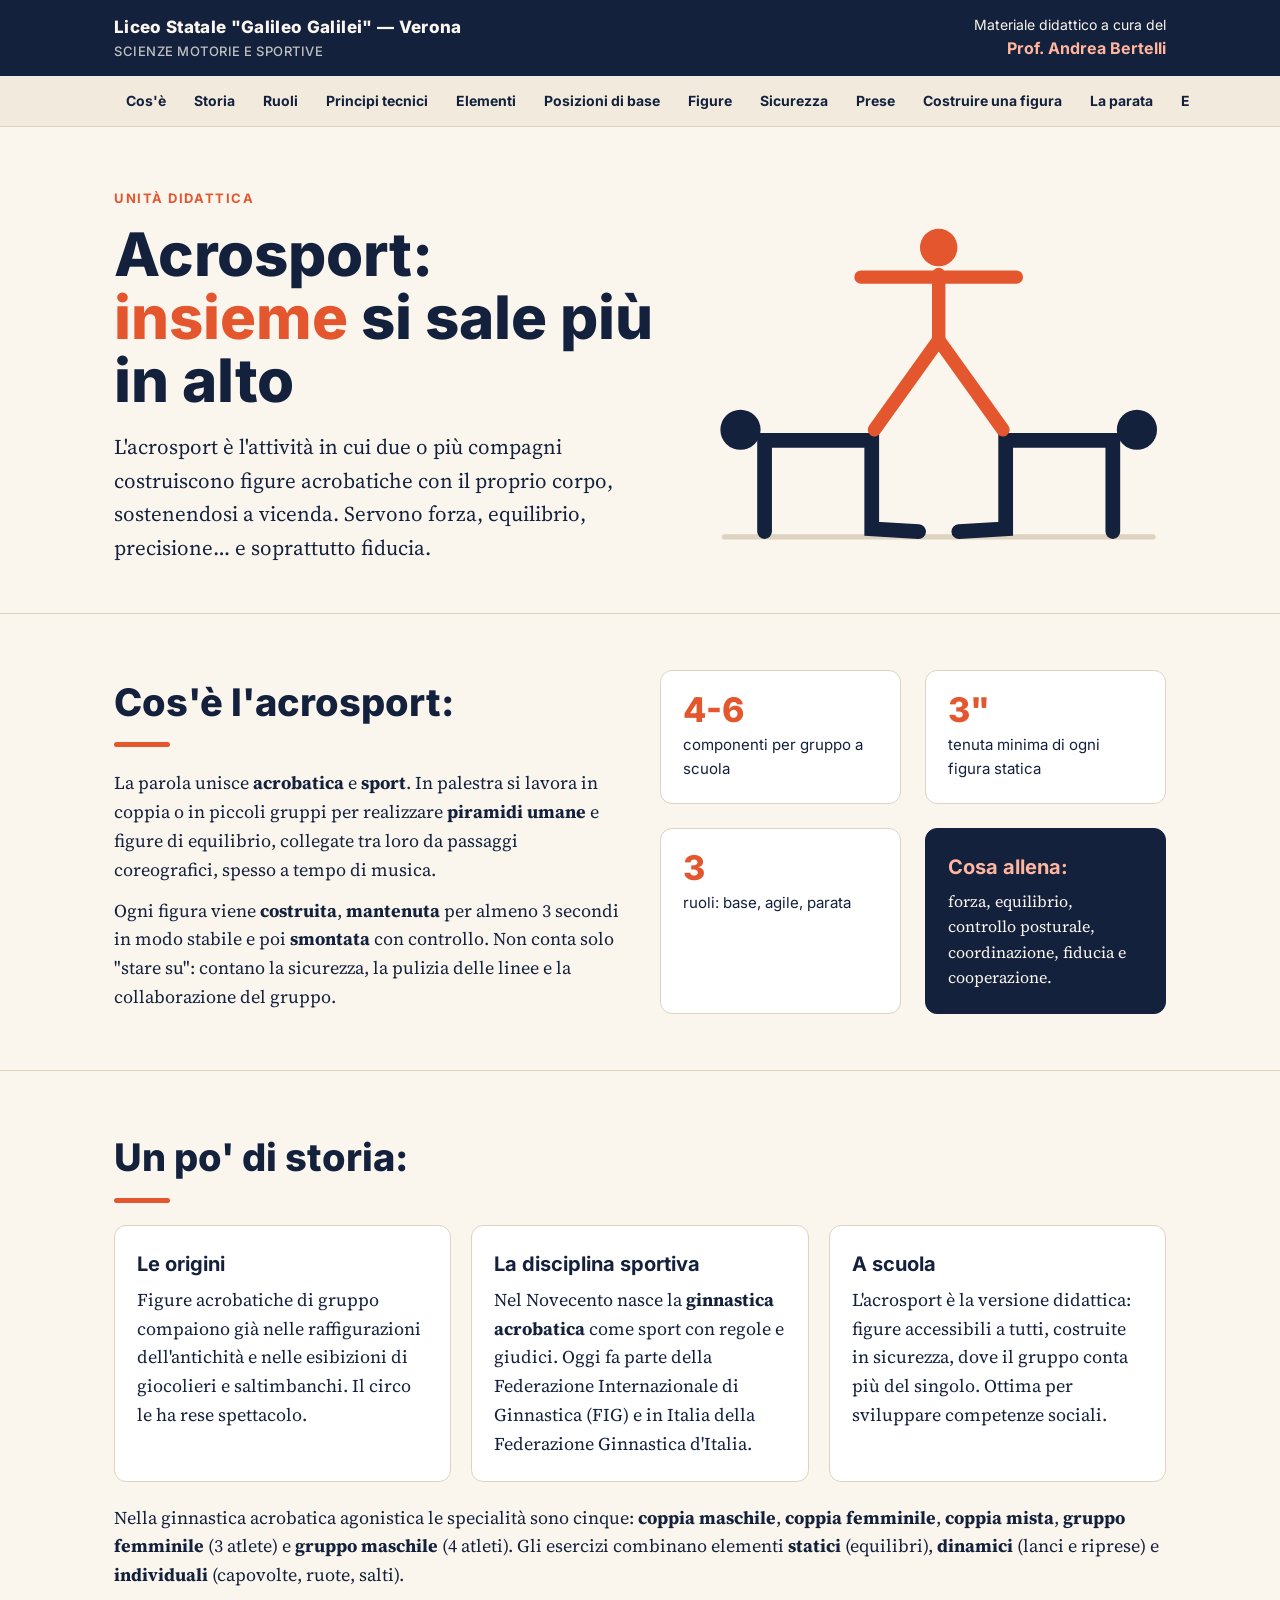
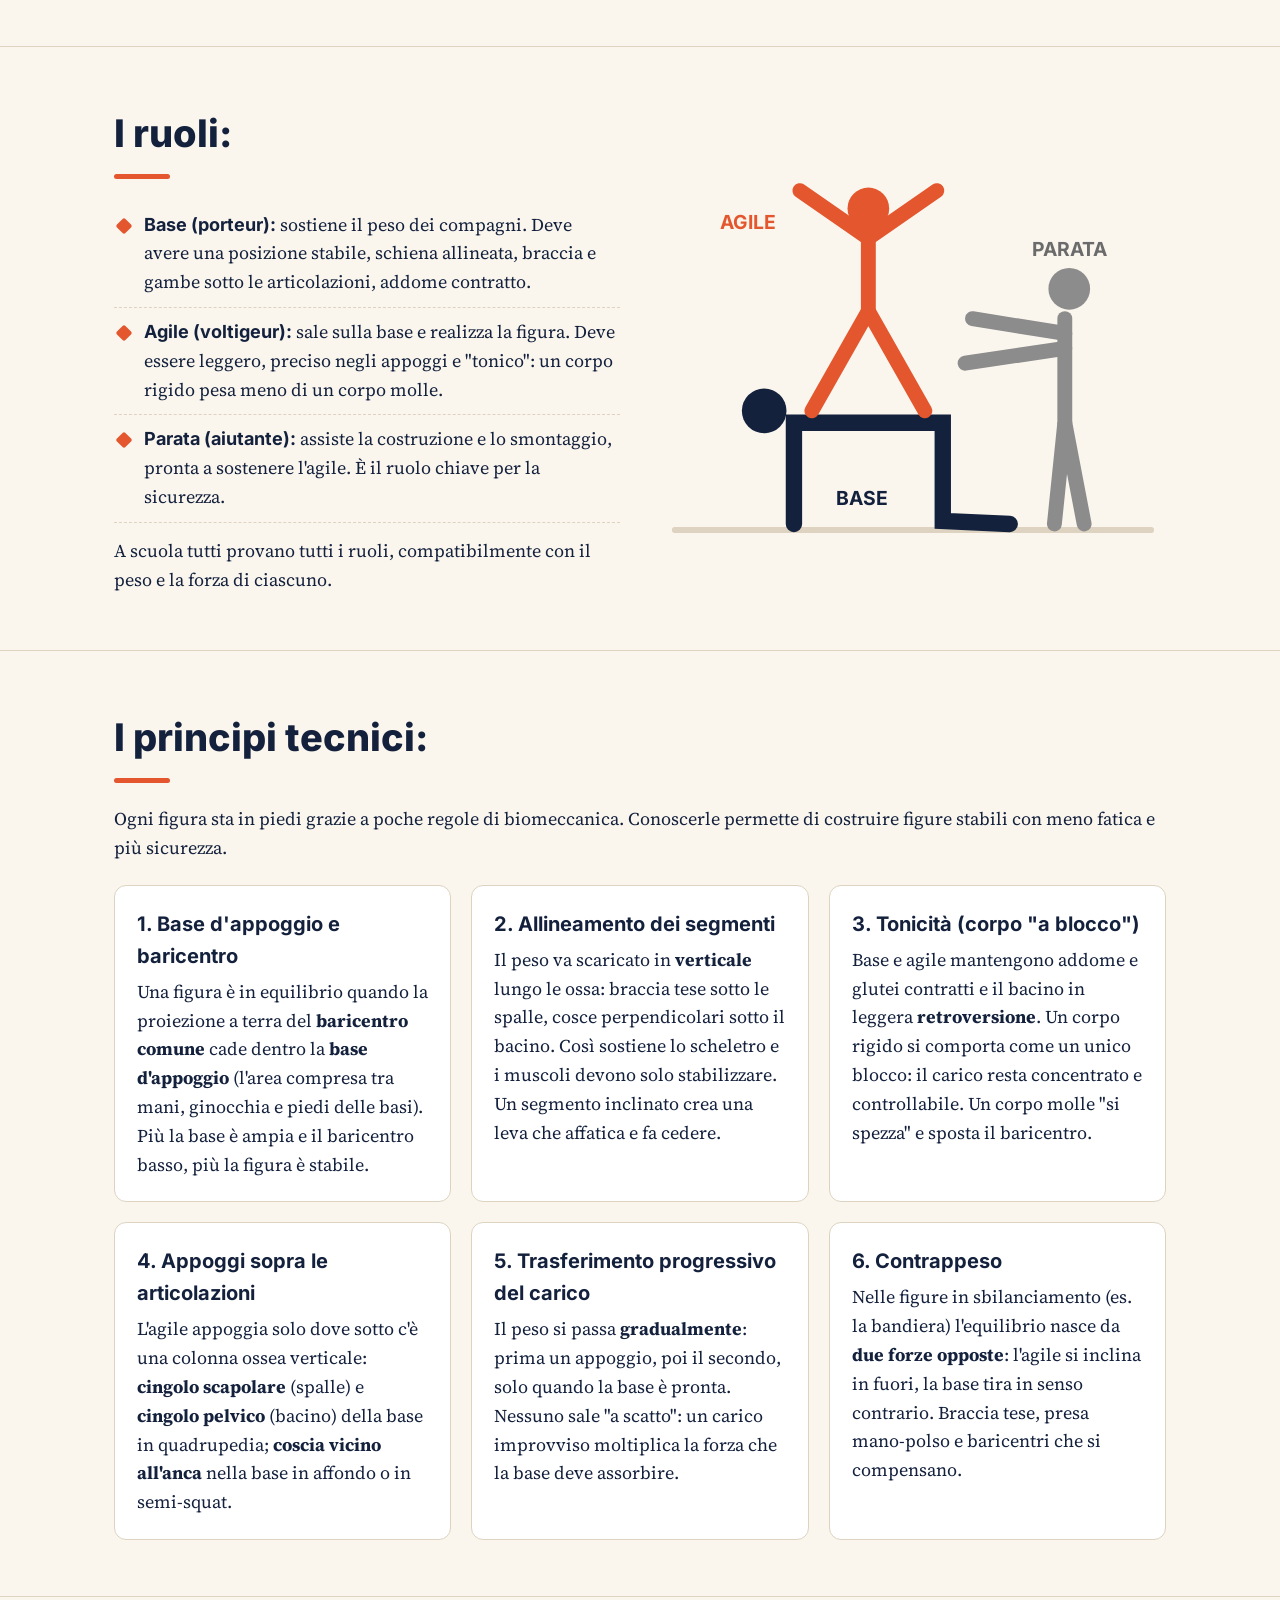
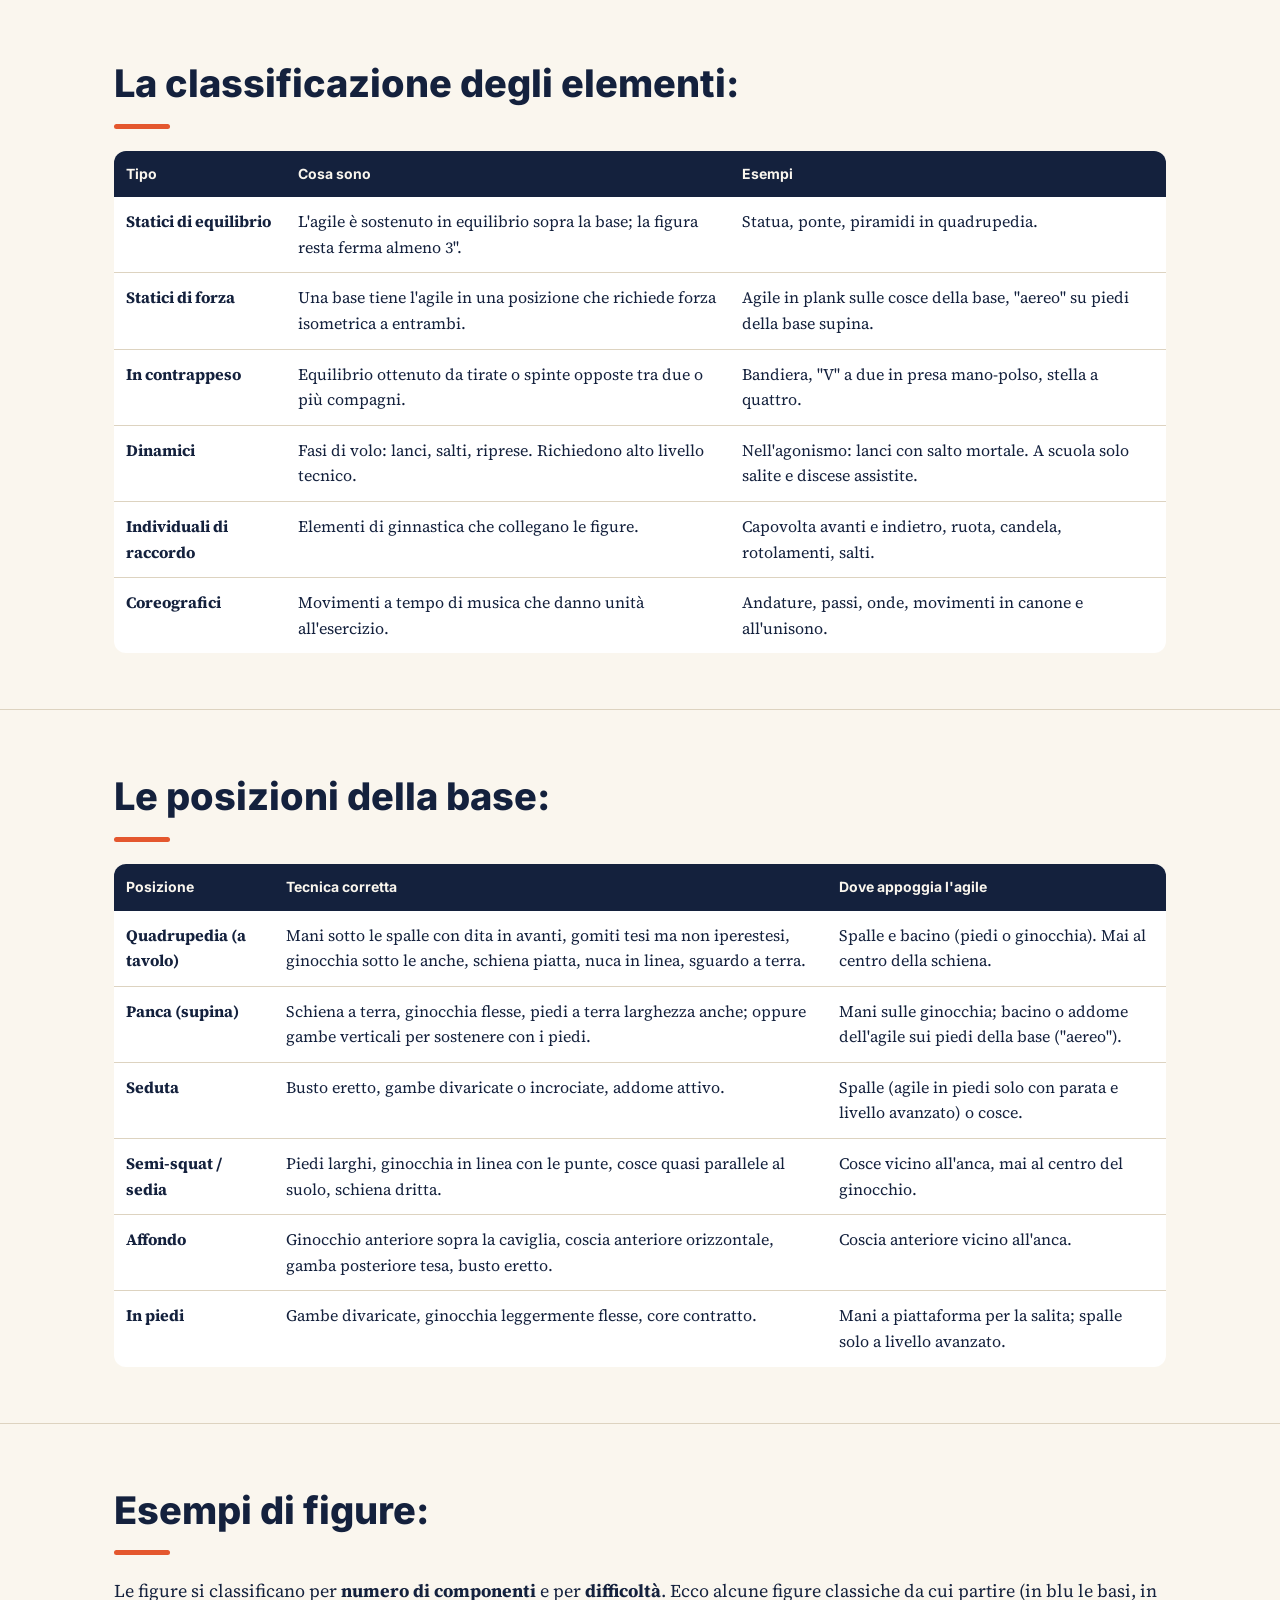
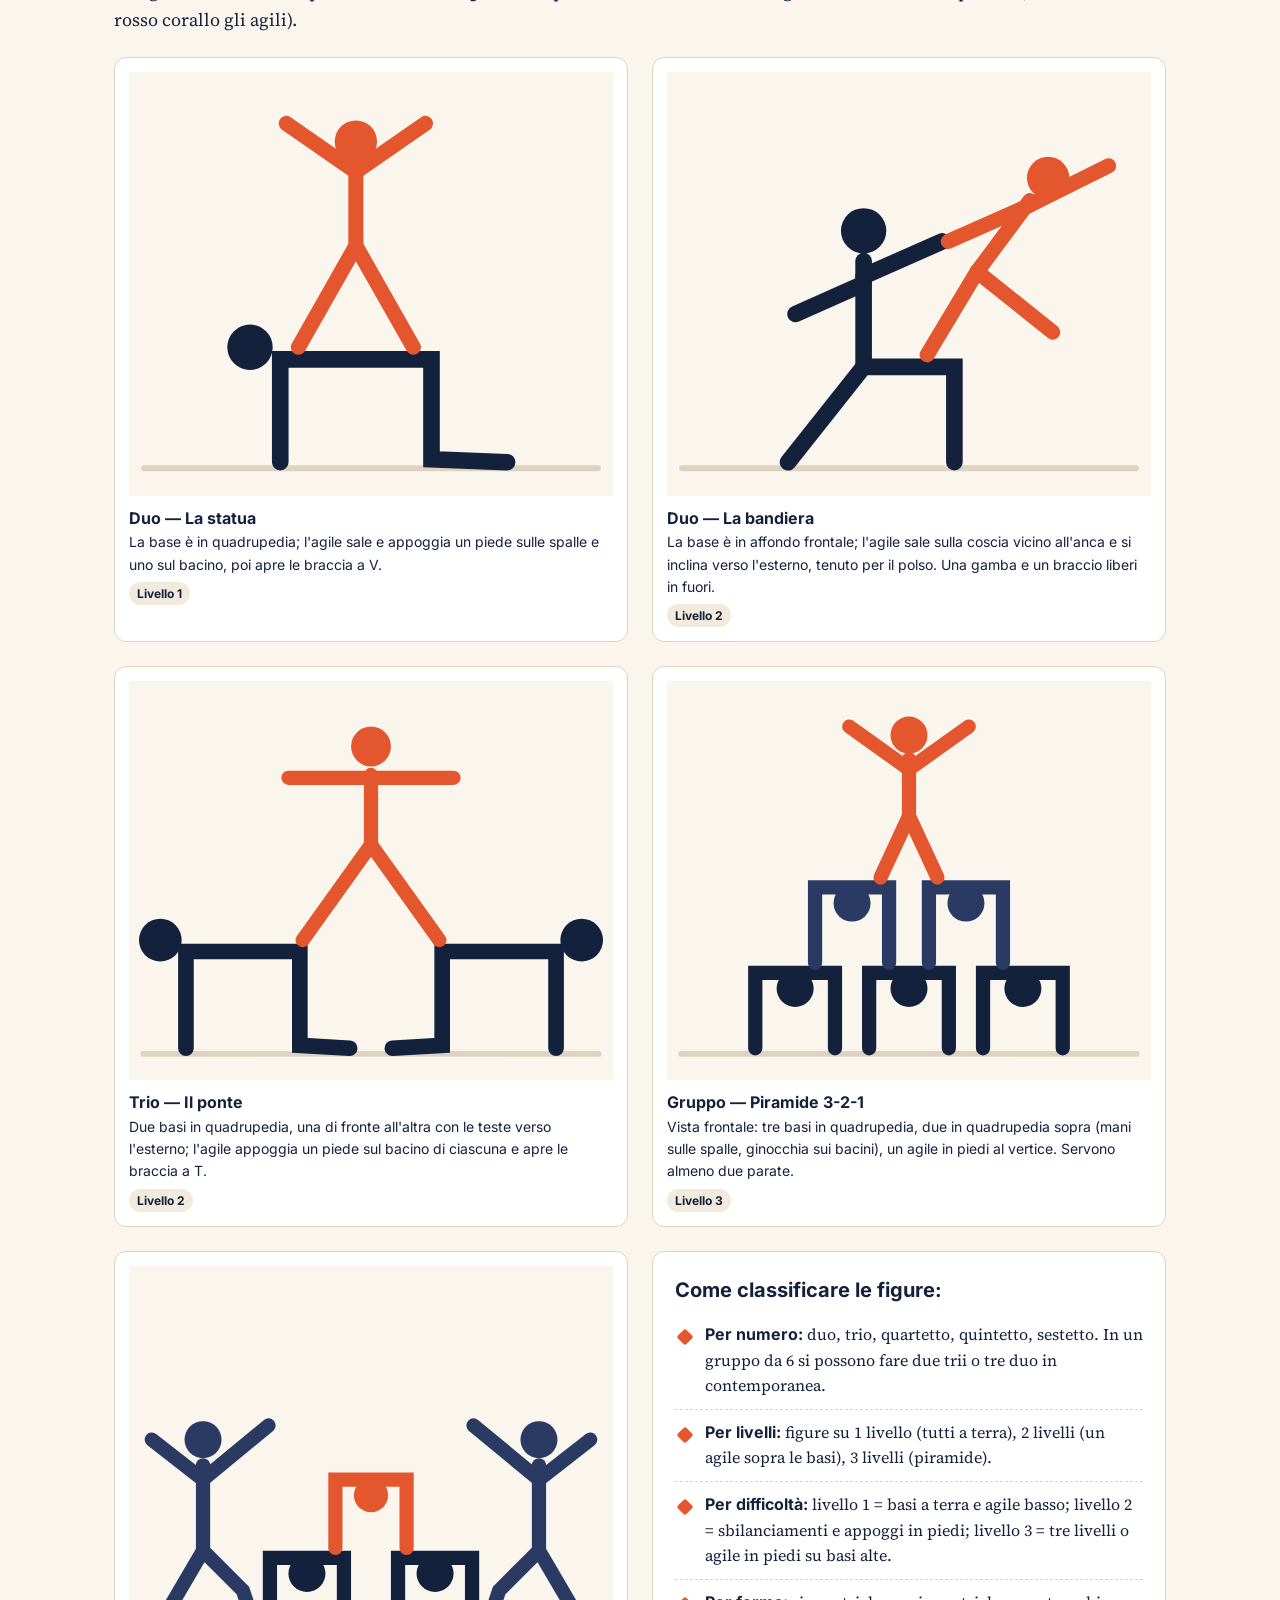
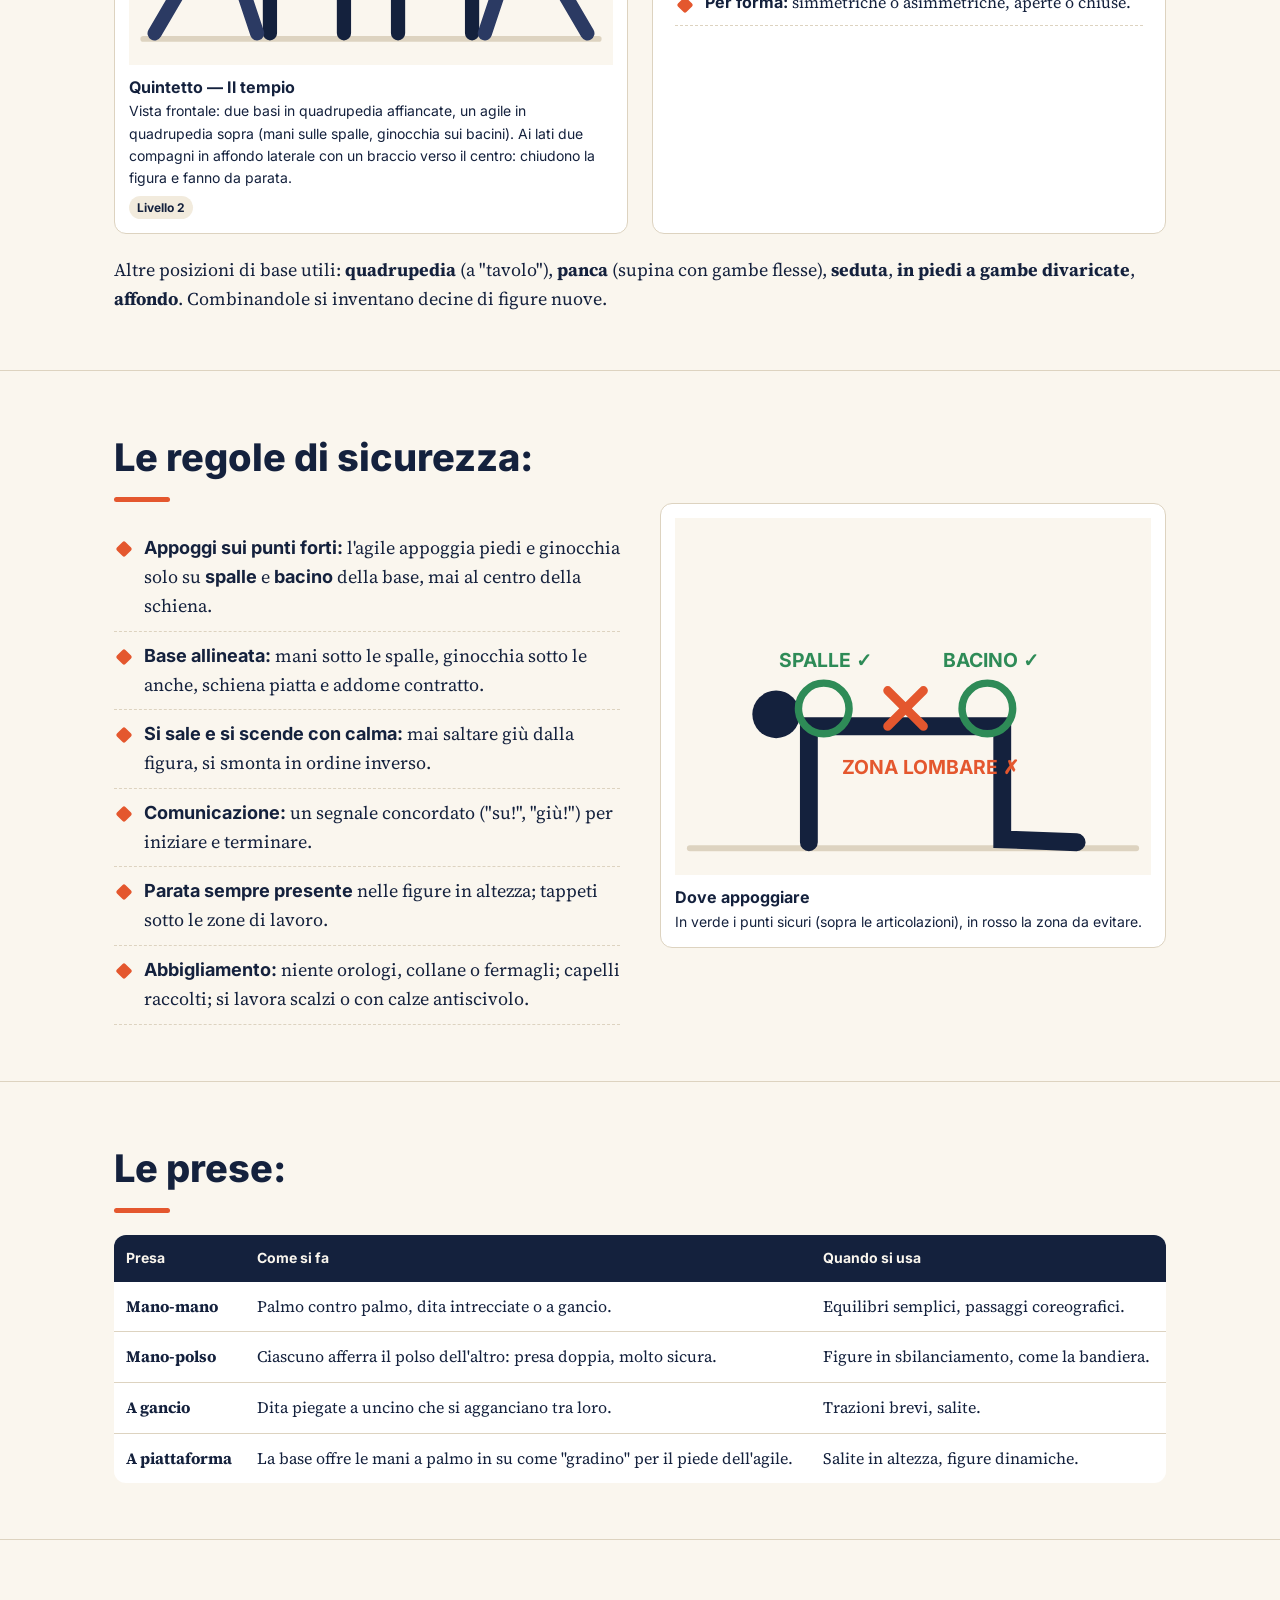
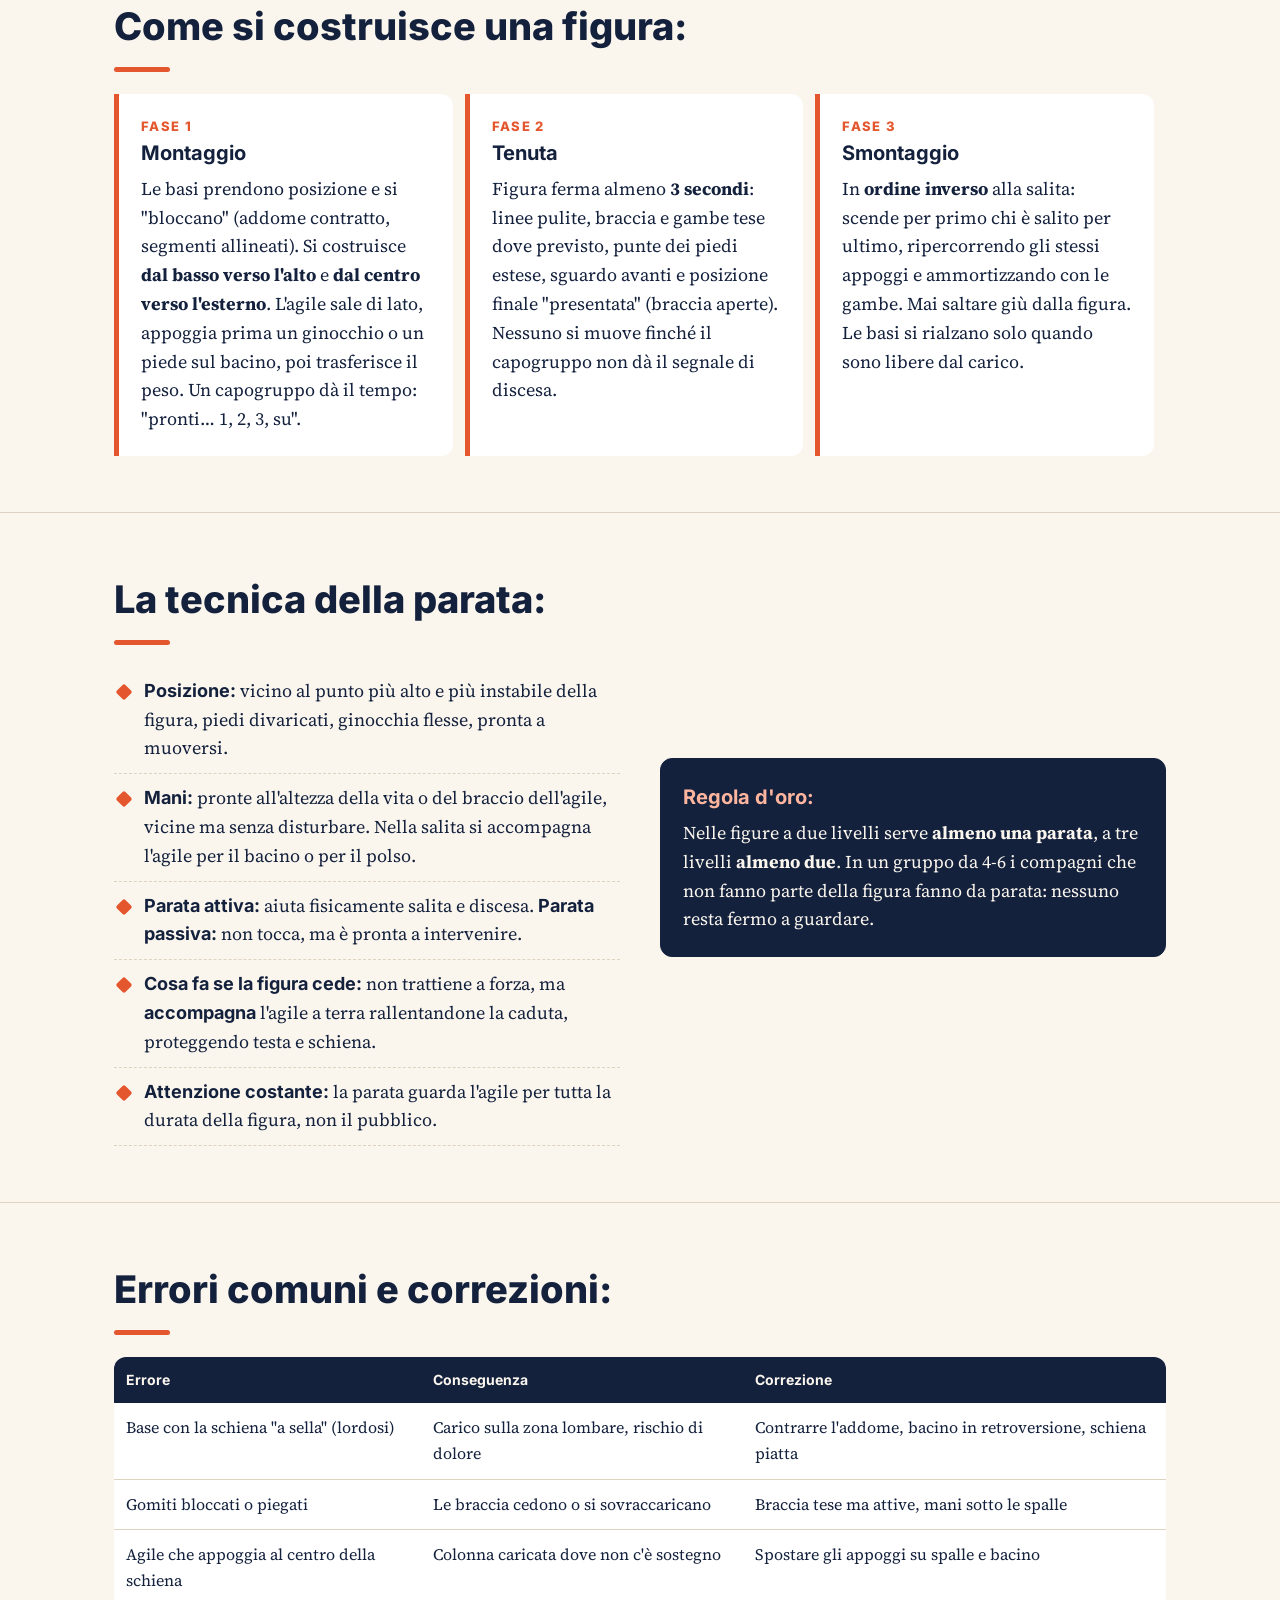
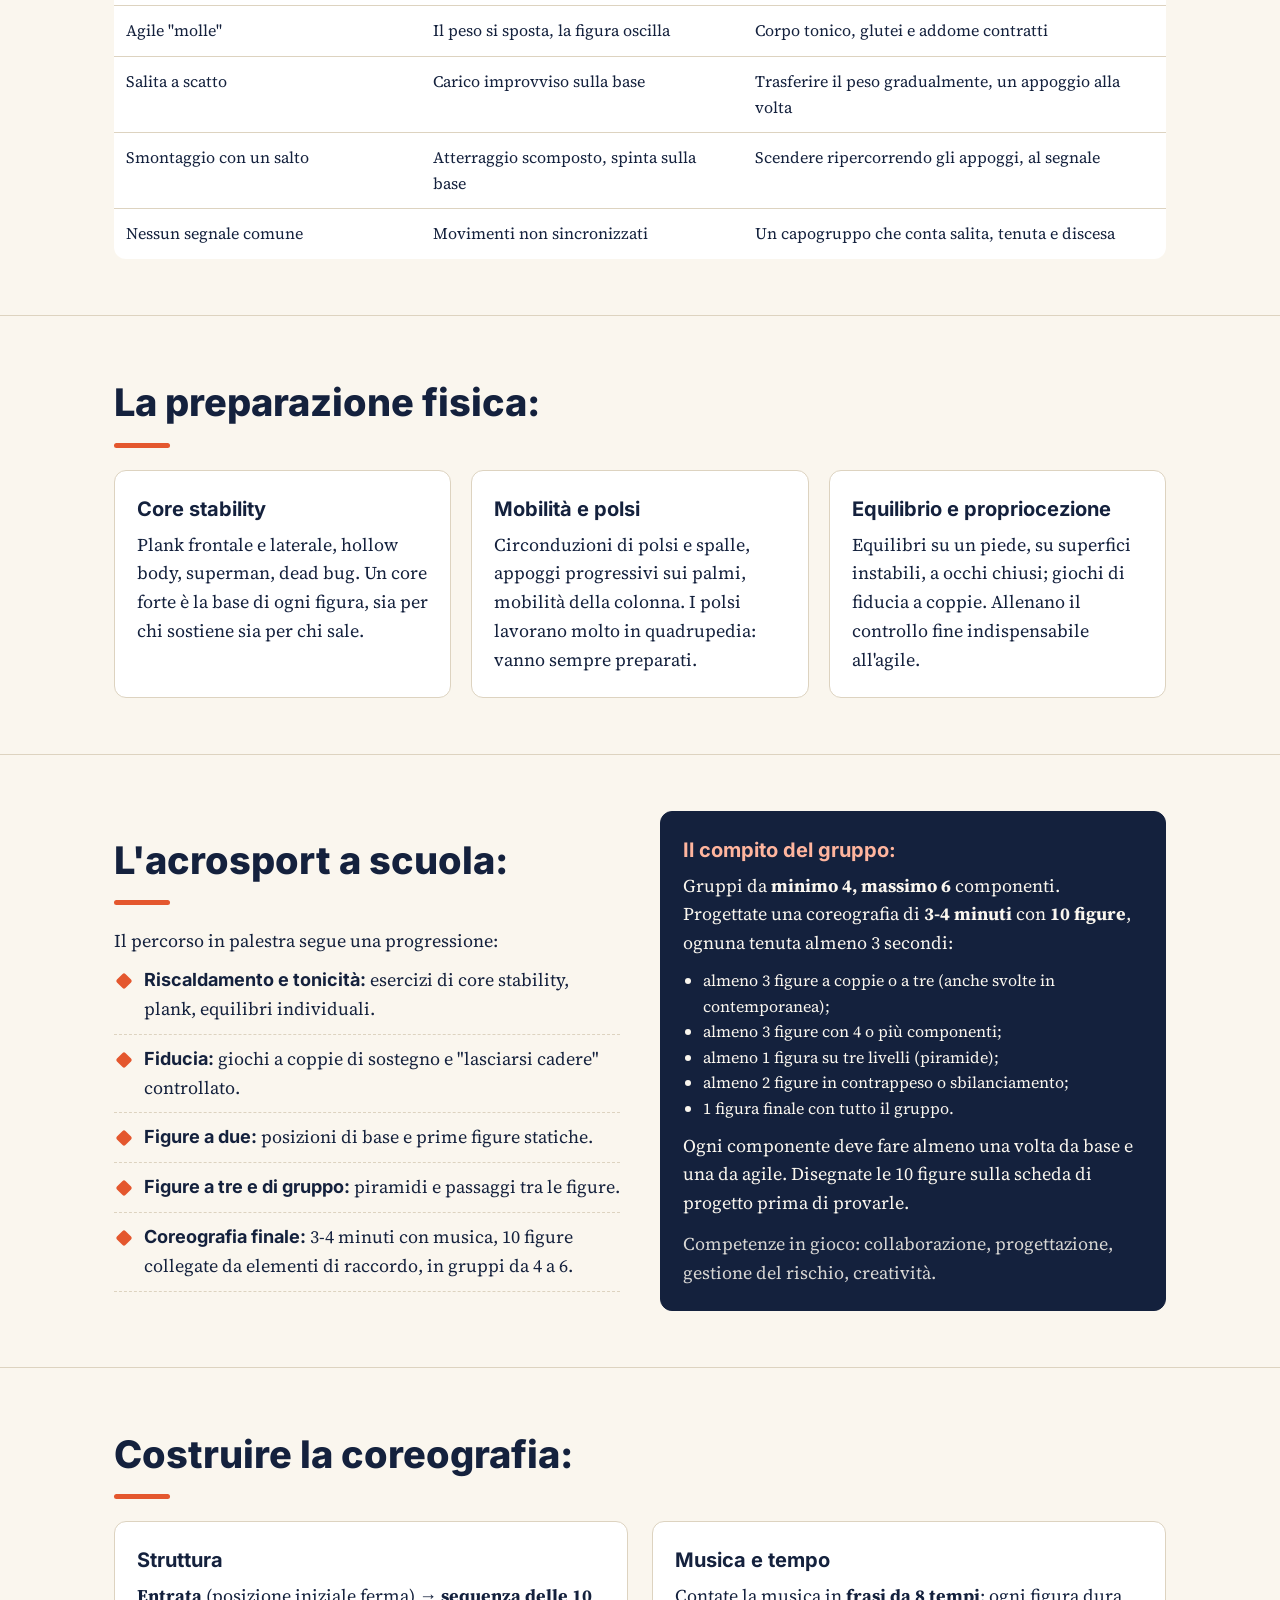
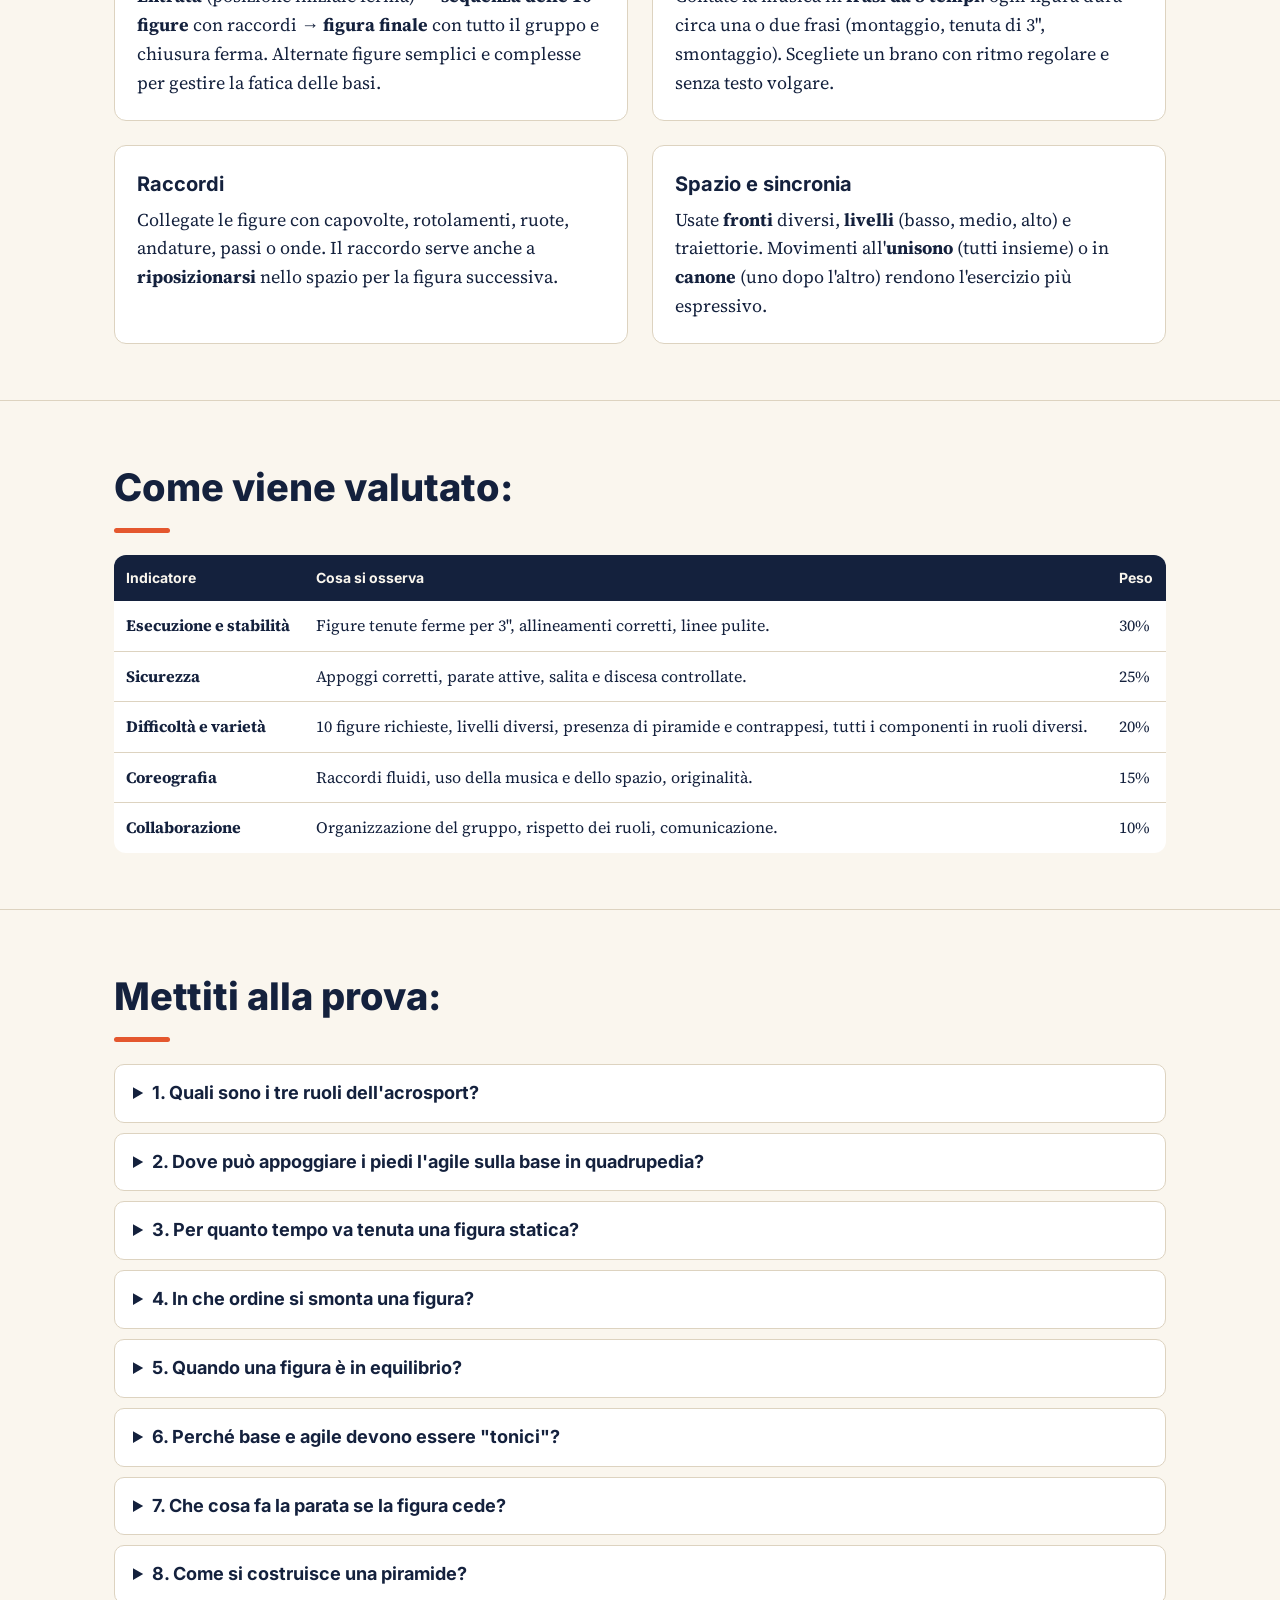
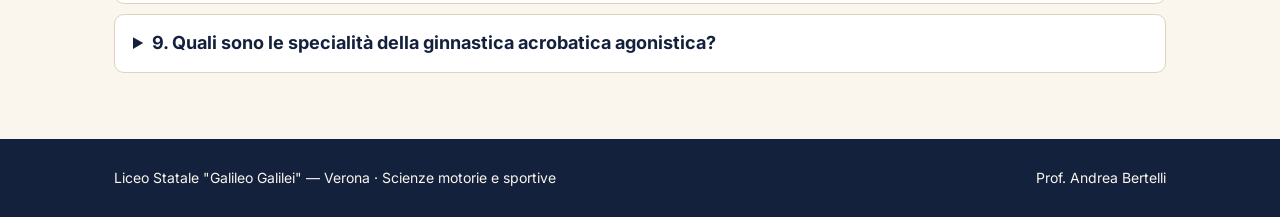
==== commit d1519193: "Laboratorio fitness con banner animato; pagina privacy e cookie; nessuna richiesta esterna automatic" ====
--- a/acrosport.html
+++ b/acrosport.html
@@ -4,8 +4,7 @@
 <meta charset="UTF-8">
 <meta name="viewport" content="width=device-width, initial-scale=1">
 <title>Acrosport — Liceo Galilei · Prof. Andrea Bertelli</title>
-<link rel="preconnect" href="https://fonts.googleapis.com">
-<link href="https://fonts.googleapis.com/css2?family=Inter:wght@500;700;800&family=Source+Serif+4:ital,wght@0,400;0,600;1,400&display=swap" rel="stylesheet">
+<link rel="stylesheet" href="assets/fonts/fonts.css">
 <style>
   :root{
     --avorio:#FAF6EE; --avorio2:#F2EBDD; --blu:#14213D; --blu2:#2B3A63;
--- a/assets/fonts/fonts.css
+++ b/assets/fonts/fonts.css
@@ -0,0 +1,10 @@
+/* Caratteri ospitati sul sito (licenza SIL Open Font License, vedi OFL.txt):
+   nessuna richiesta a Google Fonts o ad altri server esterni. */
+@font-face { font-family: "Archivo"; font-style: normal; font-display: swap; font-weight: 100 900; font-stretch: 62% 125%; src: url(archivo-latin-wdth-normal.woff2) format("woff2-variations"), url(archivo-latin-wdth-normal.woff2) format("woff2"); unicode-range: U+0000-00FF,U+0131,U+0152-0153,U+02BB-02BC,U+02C6,U+02DA,U+02DC,U+0304,U+0308,U+0329,U+2000-206F,U+20AC,U+2122,U+2191,U+2193,U+2212,U+2215,U+FEFF,U+FFFD; }
+@font-face { font-family: "Archivo"; font-style: normal; font-display: swap; font-weight: 100 900; font-stretch: 62% 125%; src: url(archivo-latin-ext-wdth-normal.woff2) format("woff2-variations"), url(archivo-latin-ext-wdth-normal.woff2) format("woff2"); unicode-range: U+0100-02BA,U+02BD-02C5,U+02C7-02CC,U+02CE-02D7,U+02DD-02FF,U+0304,U+0308,U+0329,U+1D00-1DBF,U+1E00-1E9F,U+1EF2-1EFF,U+2020,U+20A0-20AB,U+20AD-20C0,U+2113,U+2C60-2C7F,U+A720-A7FF; }
+@font-face { font-family: "Oswald"; font-style: normal; font-display: swap; font-weight: 200 700; src: url(oswald-latin-wght-normal.woff2) format("woff2-variations"), url(oswald-latin-wght-normal.woff2) format("woff2"); unicode-range: U+0000-00FF,U+0131,U+0152-0153,U+02BB-02BC,U+02C6,U+02DA,U+02DC,U+0304,U+0308,U+0329,U+2000-206F,U+20AC,U+2122,U+2191,U+2193,U+2212,U+2215,U+FEFF,U+FFFD; }
+@font-face { font-family: "Source Serif 4"; font-style: italic; font-display: swap; font-weight: 200 900; src: url(source-serif-4-latin-opsz-italic.woff2) format("woff2-variations"), url(source-serif-4-latin-opsz-italic.woff2) format("woff2"); unicode-range: U+0000-00FF,U+0131,U+0152-0153,U+02BB-02BC,U+02C6,U+02DA,U+02DC,U+0304,U+0308,U+0329,U+2000-206F,U+20AC,U+2122,U+2191,U+2193,U+2212,U+2215,U+FEFF,U+FFFD; }
+@font-face { font-family: "Atkinson Hyperlegible"; font-style: normal; font-display: swap; font-weight: 400; src: url(atkinson-hyperlegible-latin-400-normal.woff2) format("woff2"); unicode-range: U+0000-00FF,U+0131,U+0152-0153,U+02BB-02BC,U+02C6,U+02DA,U+02DC,U+0304,U+0308,U+0329,U+2000-206F,U+20AC,U+2122,U+2191,U+2193,U+2212,U+2215,U+FEFF,U+FFFD; }
+@font-face { font-family: "Atkinson Hyperlegible"; font-style: normal; font-display: swap; font-weight: 700; src: url(atkinson-hyperlegible-latin-700-normal.woff2) format("woff2"); unicode-range: U+0000-00FF,U+0131,U+0152-0153,U+02BB-02BC,U+02C6,U+02DA,U+02DC,U+0304,U+0308,U+0329,U+2000-206F,U+20AC,U+2122,U+2191,U+2193,U+2212,U+2215,U+FEFF,U+FFFD; }
+@font-face { font-family: "Inter"; font-style: normal; font-display: swap; font-weight: 100 900; src: url(inter-latin-wght-normal.woff2) format("woff2"); unicode-range: U+0000-00FF,U+0131,U+0152-0153,U+02BB-02BC,U+02C6,U+02DA,U+02DC,U+0304,U+0308,U+0329,U+2000-206F,U+20AC,U+2122,U+2191,U+2193,U+2212,U+2215,U+FEFF,U+FFFD; }
+@font-face { font-family: "Source Serif 4"; font-style: normal; font-display: swap; font-weight: 200 900; src: url(source-serif-4-latin-opsz-normal.woff2) format("woff2"); unicode-range: U+0000-00FF,U+0131,U+0152-0153,U+02BB-02BC,U+02C6,U+02DA,U+02DC,U+0304,U+0308,U+0329,U+2000-206F,U+20AC,U+2122,U+2191,U+2193,U+2212,U+2215,U+FEFF,U+FFFD; }
